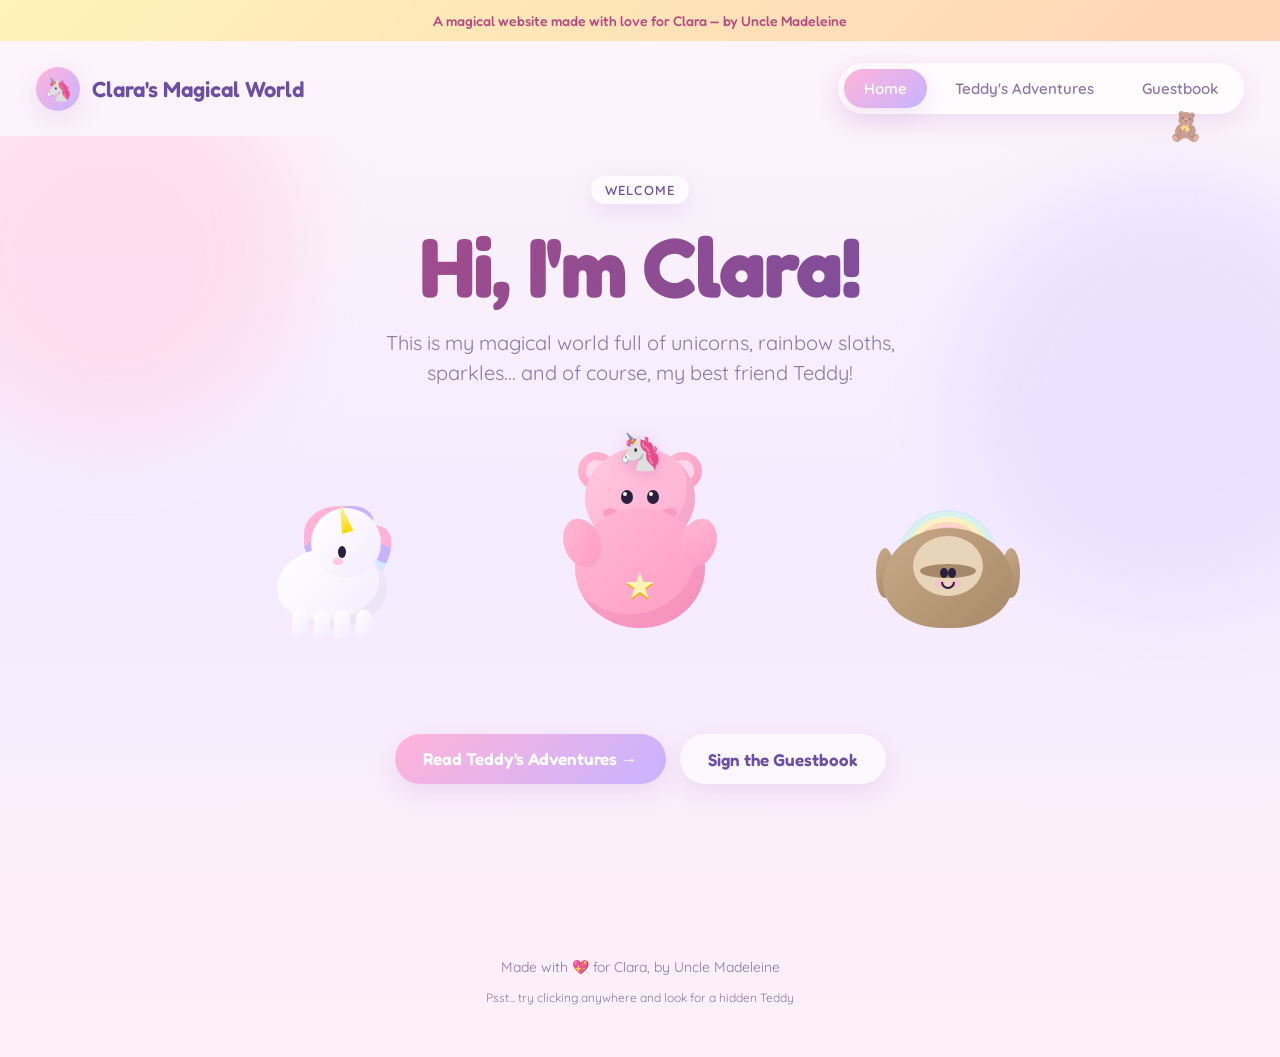
==== index.html @ f2af9443 "Add Clara's Magical World website A sparkly website for Clara with unicorns, rainbow sloths, and Ted" ====
<!DOCTYPE html>
<html lang="en">
<head>
<meta charset="UTF-8" />
<title>Clara's Magical World</title>
<meta name="viewport" content="width=device-width, initial-scale=1" />
<link rel="stylesheet" href="styles.css" />
<style>
/* ---------- Hero variation A: Floating cast ---------- */
.heroA {
  position: relative;
  padding: 40px 24px 100px;
  text-align: center;
  overflow: hidden;
}
.heroA .blob1 { width: 380px; height: 380px; background: var(--cotton); top: -80px; left: -80px; }
.heroA .blob2 { width: 420px; height: 420px; background: var(--lavender); top: 40px; right: -100px; }
.heroA .stage {
  position: relative;
  margin: 30px auto 0;
  max-width: 900px;
  height: 280px;
}
.heroA .stage > * { position: absolute; }
.heroA .stage .teddy { left: 50%; transform: translateX(-50%); top: 30px; }
.heroA .stage .unicorn { left: 8%; top: 80px; }
.heroA .stage .sloth { right: 8%; top: 100px; }
.heroA .cta-row {
  display: flex; gap: 14px; justify-content: center; margin-top: 36px;
  flex-wrap: wrap;
}

/* ---------- Hero variation B: Storybook spread ---------- */
.heroB {
  position: relative;
  display: grid;
  grid-template-columns: 1.1fr 1fr;
  gap: 30px;
  align-items: center;
  padding: 40px 36px 80px;
  max-width: 1100px;
  margin: 0 auto;
}
.heroB .blob1 { width: 380px; height: 380px; background: var(--cotton); top: -100px; right: 30%; }
.heroB .text-side { position: relative; z-index: 2; }
.heroB .visual-side {
  position: relative;
  height: 460px;
  background: linear-gradient(135deg, white, #fff5fb);
  border-radius: 50px;
  box-shadow: var(--shadow-pop);
  overflow: hidden;
}
.heroB .visual-side::before {
  content: '';
  position: absolute;
  inset: 12px;
  border: 3px dashed var(--cotton-deep);
  border-radius: 40px;
  opacity: 0.4;
}
.heroB .vs-rainbow {
  position: absolute;
  top: 30px; left: 50%; transform: translateX(-50%);
  width: 300px; height: 150px;
  border-radius: 300px 300px 0 0;
  background: conic-gradient(from 270deg at 50% 100%,
    transparent 0deg 90deg,
    var(--rainbow-1) 90deg 105deg,
    var(--rainbow-2) 105deg 120deg,
    var(--rainbow-3) 120deg 135deg,
    var(--rainbow-4) 135deg 150deg,
    var(--rainbow-5) 150deg 165deg,
    var(--rainbow-6) 165deg 180deg,
    transparent 180deg);
  opacity: 0.7;
}
.heroB .vs-teddy { position: absolute; bottom: 20px; left: 50%; transform: translateX(-50%); }
.heroB .vs-cloud {
  position: absolute;
  background: white;
  border-radius: 50%;
  box-shadow: 30px 0 0 -8px white, -30px 0 0 -8px white, 0 -16px 0 -10px white;
}
.heroB .vs-cloud.c1 { width: 70px; height: 40px; top: 40px; left: 30px; }
.heroB .vs-cloud.c2 { width: 60px; height: 35px; top: 70px; right: 40px; }
@media (max-width: 800px) {
  .heroB { grid-template-columns: 1fr; }
  .heroB .visual-side { height: 360px; }
}

/* ---------- Hero variation C: Big bold name ---------- */
.heroC {
  position: relative;
  padding: 60px 24px 100px;
  text-align: center;
  overflow: hidden;
}
.heroC .blob1 { width: 500px; height: 500px; background: var(--lavender); top: -200px; left: 50%; transform: translateX(-50%); }
.heroC .name {
  font-family: 'Fredoka', sans-serif;
  font-weight: 700;
  font-size: clamp(80px, 16vw, 200px);
  line-height: 0.95;
  letter-spacing: -0.04em;
  background: linear-gradient(135deg, #ff7eb5 0%, #c8a0ff 50%, #8ec5ff 100%);
  -webkit-background-clip: text;
  background-clip: text;
  color: transparent;
  margin-top: 20px;
}
.heroC .name-deco {
  display: inline-block;
  position: relative;
}
.heroC .name-deco::before {
  content: '\2B50';
  position: absolute;
  top: -10px; right: -40px;
  font-size: 50px;
  -webkit-text-fill-color: initial;
  background: none;
  animation: wiggle 3s ease-in-out infinite;
}
.heroC .floating-friends {
  position: relative;
  margin-top: 40px;
  height: 200px;
}
.heroC .floating-friends > * { position: absolute; bottom: 0; }
.heroC .floating-friends .unicorn { left: 18%; }
.heroC .floating-friends .sloth { right: 18%; }
.heroC .floating-friends .teddy { left: 50%; transform: translateX(-50%); }

.subhead {
  font-size: clamp(16px, 2vw, 20px);
  color: var(--ink-soft);
  margin-top: 18px;
  max-width: 520px;
  margin-left: auto; margin-right: auto;
  line-height: 1.5;
  text-wrap: pretty;
}

.note-banner {
  background: linear-gradient(135deg, var(--buttercup), var(--peach));
  color: var(--cotton-ink);
  text-align: center;
  padding: 12px 24px;
  font-family: 'Fredoka', sans-serif;
  font-weight: 500;
  font-size: 14px;
  position: relative;
  z-index: 5;
}
</style>
</head>
<body>

<div class="note-banner">
  A magical website made with love for Clara — by Uncle Madeleine
</div>

<nav class="nav">
  <a href="index.html" class="nav-brand">
    <span class="nav-brand-icon">&#x1F984;</span>
    <span>Clara's Magical World</span>
  </a>
  <div class="nav-links">
    <a href="index.html" class="nav-link active">Home</a>
    <a href="adventures.html" class="nav-link">Teddy's Adventures</a>
    <a href="guestbook.html" class="nav-link">Guestbook</a>
  </div>
</nav>

<!-- Variation A: Floating cast -->
<section class="heroA" data-variant="A" id="heroA">
  <div class="cloud-blob blob1"></div>
  <div class="cloud-blob blob2"></div>
  <div class="container">
    <span class="eyebrow">Welcome</span>
    <h1 class="h-display" style="margin-top: 18px;">Hi, I'm Clara!</h1>
    <p class="subhead">This is my magical world full of unicorns, rainbow sloths, sparkles... and of course, my best friend Teddy!</p>
    <div class="stage">
      <div class="unicorn bounce">
        <div class="unicorn-mane"></div>
        <div class="unicorn-tail"></div>
        <div class="unicorn-body"></div>
        <div class="unicorn-head">
          <div class="unicorn-horn"></div>
          <div class="unicorn-eye"></div>
          <div class="unicorn-cheek"></div>
        </div>
        <div class="unicorn-leg l1"></div>
        <div class="unicorn-leg l2"></div>
        <div class="unicorn-leg l3"></div>
        <div class="unicorn-leg l4"></div>
      </div>
      <div class="teddy bounce-slow">
        <div class="teddy-ear left"></div>
        <div class="teddy-ear right"></div>
        <div class="teddy-head">
          <div class="teddy-eye left"></div>
          <div class="teddy-eye right"></div>
          <div class="teddy-cheek left"></div>
          <div class="teddy-cheek right"></div>
          <div class="teddy-nose"></div>
          <div class="teddy-mouth"></div>
        </div>
        <div class="teddy-body"></div>
        <div class="teddy-arm left"></div>
        <div class="teddy-arm right"></div>
        <div class="teddy-star">&#x2605;</div>
      </div>
      <div class="sloth bounce">
        <div class="sloth-rainbow"></div>
        <div class="sloth-arm left"></div>
        <div class="sloth-arm right"></div>
        <div class="sloth-body"></div>
        <div class="sloth-face">
          <div class="sloth-stripe"></div>
          <div class="sloth-eye left"></div>
          <div class="sloth-eye right"></div>
          <div class="sloth-cheek left"></div>
          <div class="sloth-cheek right"></div>
          <div class="sloth-smile"></div>
        </div>
      </div>
    </div>
    <div class="cta-row">
      <a href="adventures.html" class="btn btn-primary">Read Teddy's Adventures &rarr;</a>
      <a href="guestbook.html" class="btn btn-ghost">Sign the Guestbook</a>
    </div>
  </div>
</section>

<!-- Variation B: Storybook spread with real hero image -->
<section class="heroB" data-variant="B" id="heroB" style="display:none;">
  <div class="cloud-blob blob1"></div>
  <div class="text-side">
    <span class="eyebrow">Once upon a time...</span>
    <h1 class="h-display" style="margin-top: 16px;">A world<br>made just for<br>Clara.</h1>
    <p class="subhead" style="margin-left: 0; max-width: 100%;">Grab Teddy, hop on a unicorn, and follow the rainbow to where the sloths live. Adventures await!</p>
    <div class="cta-row" style="display: flex; gap: 14px; margin-top: 32px; flex-wrap: wrap;">
      <a href="adventures.html" class="btn btn-primary">Open the storybook &rarr;</a>
      <a href="guestbook.html" class="btn btn-ghost">Sign the guestbook</a>
    </div>
  </div>
  <div class="visual-side" style="padding: 0; overflow: hidden;">
    <img src="images/clara-giraffe.png" alt="Giraffe holding a sign that says For you, Clara!" style="width: 100%; height: 100%; object-fit: cover; display: block; border-radius: 50px;" />
  </div>
</section>

<!-- Variation C: Big name -->
<section class="heroC" data-variant="C" id="heroC" style="display:none;">
  <div class="cloud-blob blob1"></div>
  <div class="container">
    <span class="eyebrow">Welcome to my world</span>
    <h1 class="name"><span class="name-deco">CLARA</span></h1>
    <p class="subhead" style="margin-top: 24px;">Age 4 &middot; Chief Sparkle Officer &middot; Best friend of Teddy</p>
    <div class="floating-friends">
      <div class="unicorn bounce">
        <div class="unicorn-mane"></div>
        <div class="unicorn-tail"></div>
        <div class="unicorn-body"></div>
        <div class="unicorn-head">
          <div class="unicorn-horn"></div>
          <div class="unicorn-eye"></div>
          <div class="unicorn-cheek"></div>
        </div>
        <div class="unicorn-leg l1"></div>
        <div class="unicorn-leg l2"></div>
        <div class="unicorn-leg l3"></div>
        <div class="unicorn-leg l4"></div>
      </div>
      <div class="teddy bounce-slow">
        <div class="teddy-ear left"></div>
        <div class="teddy-ear right"></div>
        <div class="teddy-head">
          <div class="teddy-eye left"></div>
          <div class="teddy-eye right"></div>
          <div class="teddy-cheek left"></div>
          <div class="teddy-cheek right"></div>
          <div class="teddy-nose"></div>
          <div class="teddy-mouth"></div>
        </div>
        <div class="teddy-body"></div>
        <div class="teddy-arm left"></div>
        <div class="teddy-arm right"></div>
        <div class="teddy-star">&#x2605;</div>
      </div>
      <div class="sloth bounce">
        <div class="sloth-rainbow"></div>
        <div class="sloth-arm left"></div>
        <div class="sloth-arm right"></div>
        <div class="sloth-body"></div>
        <div class="sloth-face">
          <div class="sloth-stripe"></div>
          <div class="sloth-eye left"></div>
          <div class="sloth-eye right"></div>
          <div class="sloth-cheek left"></div>
          <div class="sloth-cheek right"></div>
          <div class="sloth-smile"></div>
        </div>
      </div>
    </div>
    <div style="display:flex; gap: 14px; justify-content: center; margin-top: 36px; flex-wrap: wrap;">
      <a href="adventures.html" class="btn btn-primary">Adventures &rarr;</a>
      <a href="guestbook.html" class="btn btn-ghost">Guestbook</a>
    </div>
  </div>
</section>

<footer class="footer">
  <p>Made with <span class="footer-heart">&#x1F496;</span> for Clara, by Uncle Madeleine</p>
  <p style="margin-top: 6px; font-size: 12px;">Psst... try clicking anywhere and look for a hidden Teddy</p>
</footer>

<script src="magic.js"></script>
<script>
// Hero variant switching via URL hash
(function() {
  var variants = ['A', 'B', 'C'];
  function show(v) {
    variants.forEach(function(x) {
      var el = document.getElementById('hero' + x);
      if (el) el.style.display = (x === v) ? '' : 'none';
    });
  }
  var hash = (location.hash || '').replace('#', '');
  if (variants.indexOf(hash) !== -1) {
    show(hash);
  }
  window.addEventListener('hashchange', function() {
    var h = (location.hash || '').replace('#', '');
    if (variants.indexOf(h) !== -1) show(h);
  });
})();
</script>
</body>
</html>
---- styles.css ----
/* Clara's Magical World — shared styles */

@import url('https://fonts.googleapis.com/css2?family=Fredoka:wght@400;500;600;700&family=Quicksand:wght@400;500;600;700&display=swap');

:root {
  /* Pastel dreamy palette */
  --lavender: #e8dcff;
  --lavender-deep: #c8b3ff;
  --lavender-ink: #6b4fa3;
  --cotton: #ffd6ec;
  --cotton-deep: #ffb3d9;
  --cotton-ink: #b54a82;
  --cream: #fff8fb;
  --mint: #d4f5e8;
  --buttercup: #fff3b8;
  --peach: #ffd4b8;
  --skyblue: #cfe9ff;
  --ink: #4a3868;
  --ink-soft: #8a78a8;

  --rainbow-1: #ffb3d9;
  --rainbow-2: #ffd4b8;
  --rainbow-3: #fff3b8;
  --rainbow-4: #d4f5e8;
  --rainbow-5: #cfe9ff;
  --rainbow-6: #e8dcff;

  --shadow-soft: 0 8px 24px rgba(180, 120, 200, 0.18);
  --shadow-pop: 0 12px 32px rgba(180, 120, 200, 0.28);

  --r-sm: 14px;
  --r-md: 22px;
  --r-lg: 36px;
  --r-pill: 999px;
}

* { box-sizing: border-box; }

html, body {
  margin: 0;
  padding: 0;
  font-family: 'Quicksand', system-ui, sans-serif;
  color: var(--ink);
  background: linear-gradient(180deg, #fff5fb 0%, #f4ebff 50%, #fff0f8 100%);
  min-height: 100vh;
  overflow-x: hidden;
}

h1, h2, h3, h4 {
  font-family: 'Fredoka', system-ui, sans-serif;
  font-weight: 600;
  letter-spacing: -0.01em;
  margin: 0;
}

button {
  font-family: inherit;
  cursor: pointer;
  border: none;
}

a { color: var(--cotton-ink); text-decoration: none; }

/* ---------- Sparkles (click confetti) ---------- */
.sparkle {
  position: fixed;
  pointer-events: none;
  z-index: 9999;
  font-size: 22px;
  animation: sparkle-fly 900ms ease-out forwards;
  user-select: none;
}
@keyframes sparkle-fly {
  0%   { transform: translate(-50%, -50%) scale(0.4) rotate(0deg); opacity: 1; }
  60%  { opacity: 1; }
  100% { transform: translate(calc(-50% + var(--dx, 0px)), calc(-50% + var(--dy, 0px))) scale(1.2) rotate(var(--rot, 360deg)); opacity: 0; }
}

/* ---------- Cursor unicorn ---------- */
.cursor-unicorn {
  position: fixed;
  pointer-events: none;
  z-index: 9998;
  font-size: 36px;
  transform: translate(-50%, -50%);
  transition: transform 80ms ease-out;
  filter: drop-shadow(0 4px 8px rgba(200, 100, 180, 0.35));
  display: none;
}
@media (hover: hover) and (pointer: fine) {
  .cursor-unicorn { display: block; }
  body { cursor: none; }
  a, button, input, textarea { cursor: none; }
}
.cursor-trail {
  position: fixed;
  pointer-events: none;
  z-index: 9997;
  width: 10px;
  height: 10px;
  border-radius: 50%;
  transform: translate(-50%, -50%);
  animation: trail-fade 700ms ease-out forwards;
}
@keyframes trail-fade {
  from { opacity: 0.8; transform: translate(-50%, -50%) scale(1); }
  to   { opacity: 0; transform: translate(-50%, -50%) scale(0.2); }
}

/* ---------- Floating background sparkles ---------- */
.bg-sparkles {
  position: fixed;
  inset: 0;
  pointer-events: none;
  z-index: 0;
  overflow: hidden;
}
.bg-sparkle {
  position: absolute;
  font-size: 18px;
  opacity: 0.6;
  animation: float-up linear infinite;
}
@keyframes float-up {
  0%   { transform: translateY(0) rotate(0deg); opacity: 0; }
  10%  { opacity: 0.7; }
  90%  { opacity: 0.7; }
  100% { transform: translateY(-110vh) rotate(360deg); opacity: 0; }
}

/* ---------- Nav ---------- */
.nav {
  position: relative;
  z-index: 10;
  display: flex;
  align-items: center;
  justify-content: space-between;
  padding: 22px 36px;
  gap: 16px;
  flex-wrap: wrap;
}
.nav-brand {
  display: flex;
  align-items: center;
  gap: 12px;
  font-family: 'Fredoka', sans-serif;
  font-weight: 600;
  font-size: 22px;
  color: var(--lavender-ink);
}
.nav-brand-icon {
  width: 44px; height: 44px;
  border-radius: 50%;
  background: linear-gradient(135deg, var(--cotton-deep), var(--lavender-deep));
  display: grid; place-items: center;
  font-size: 22px;
  box-shadow: var(--shadow-soft);
}
.nav-links {
  display: flex; gap: 8px;
  background: rgba(255, 255, 255, 0.7);
  padding: 6px;
  border-radius: var(--r-pill);
  backdrop-filter: blur(8px);
  box-shadow: var(--shadow-soft);
}
.nav-link {
  padding: 10px 20px;
  border-radius: var(--r-pill);
  font-weight: 600;
  font-size: 15px;
  color: var(--ink-soft);
  transition: all 200ms;
}
.nav-link:hover { color: var(--cotton-ink); background: rgba(255, 214, 236, 0.5); }
.nav-link.active {
  background: linear-gradient(135deg, var(--cotton-deep), var(--lavender-deep));
  color: white;
  box-shadow: var(--shadow-soft);
}

/* ---------- Buttons ---------- */
.btn {
  display: inline-flex;
  align-items: center;
  gap: 10px;
  padding: 14px 28px;
  border-radius: var(--r-pill);
  font-family: 'Fredoka', sans-serif;
  font-weight: 600;
  font-size: 17px;
  transition: transform 200ms, box-shadow 200ms;
  background: white;
  color: var(--cotton-ink);
  box-shadow: var(--shadow-soft);
}
.btn:hover { transform: translateY(-2px) scale(1.03); box-shadow: var(--shadow-pop); }
.btn:active { transform: translateY(0) scale(0.98); }
.btn-primary {
  background: linear-gradient(135deg, var(--cotton-deep), var(--lavender-deep));
  color: white;
}
.btn-ghost {
  background: rgba(255, 255, 255, 0.6);
  color: var(--lavender-ink);
}

/* ---------- Cards ---------- */
.card {
  background: white;
  border-radius: var(--r-lg);
  padding: 28px;
  box-shadow: var(--shadow-soft);
  position: relative;
  overflow: hidden;
}

/* ---------- Rainbow sloth (CSS) ---------- */
.sloth {
  position: relative;
  width: 140px;
  height: 110px;
  display: inline-block;
}
.sloth-body {
  position: absolute;
  inset: 10px 5px 0 5px;
  background: linear-gradient(135deg, #c8a987, #a88a6a);
  border-radius: 50% 50% 45% 45% / 55% 55% 45% 45%;
}
.sloth-face {
  position: absolute;
  top: 18px; left: 50%;
  transform: translateX(-50%);
  width: 70px; height: 60px;
  background: #e8d4b8;
  border-radius: 50%;
}
.sloth-stripe {
  position: absolute;
  top: 28px; left: 50%;
  transform: translateX(-50%);
  width: 56px; height: 14px;
  background: #8a6a4a;
  border-radius: 50%;
  opacity: 0.7;
}
.sloth-eye {
  position: absolute;
  top: 32px;
  width: 8px; height: 10px;
  background: #2a1f3d;
  border-radius: 50%;
}
.sloth-eye.left { left: 38%; }
.sloth-eye.right { right: 38%; }
.sloth-cheek {
  position: absolute;
  top: 44px;
  width: 10px; height: 7px;
  background: var(--cotton-deep);
  border-radius: 50%;
  opacity: 0.7;
}
.sloth-cheek.left { left: 32%; }
.sloth-cheek.right { right: 32%; }
.sloth-smile {
  position: absolute;
  top: 46px; left: 50%;
  transform: translateX(-50%);
  width: 14px; height: 7px;
  border: 2px solid #2a1f3d;
  border-top: none;
  border-radius: 0 0 14px 14px;
}
.sloth-rainbow {
  position: absolute;
  top: -8px; left: 50%;
  transform: translateX(-50%);
  width: 100px;
  height: 50px;
  border-radius: 100px 100px 0 0;
  background:
    radial-gradient(circle at 50% 100%, transparent 28px, var(--rainbow-1) 28px 33px,
      var(--rainbow-2) 33px 38px, var(--rainbow-3) 38px 43px,
      var(--rainbow-4) 43px 48px, var(--rainbow-5) 48px 53px,
      var(--rainbow-6) 53px 58px, transparent 58px);
  opacity: 0.85;
}
.sloth-arm {
  position: absolute;
  top: 30px;
  width: 18px; height: 50px;
  background: linear-gradient(135deg, #c8a987, #a88a6a);
  border-radius: 50%;
  animation: sloth-sway 4s ease-in-out infinite;
}
.sloth-arm.left { left: -2px; transform-origin: top center; }
.sloth-arm.right { right: -2px; transform-origin: top center; animation-delay: -2s; }
@keyframes sloth-sway {
  0%, 100% { transform: rotate(-8deg); }
  50%      { transform: rotate(8deg); }
}

/* ---------- Teddy (CSS) ---------- */
.teddy {
  position: relative;
  width: 160px;
  height: 180px;
  display: inline-block;
}
.teddy-body {
  position: absolute;
  bottom: 0; left: 50%;
  transform: translateX(-50%);
  width: 130px; height: 120px;
  background: linear-gradient(135deg, #ffb8d4, #ff9bc4);
  border-radius: 50%;
  box-shadow: inset -10px -14px 0 rgba(180, 60, 120, 0.12);
}
.teddy-head {
  position: absolute;
  top: 0; left: 50%;
  transform: translateX(-50%);
  width: 110px; height: 100px;
  background: linear-gradient(135deg, #ffc8de, #ffaecf);
  border-radius: 50%;
  box-shadow: inset -8px -10px 0 rgba(180, 60, 120, 0.1);
}
.teddy-ear {
  position: absolute;
  top: 4px;
  width: 38px; height: 38px;
  background: linear-gradient(135deg, #ffb8d4, #ff9bc4);
  border-radius: 50%;
}
.teddy-ear::after {
  content: '';
  position: absolute;
  inset: 8px;
  background: var(--cotton);
  border-radius: 50%;
}
.teddy-ear.left { left: 18px; }
.teddy-ear.right { right: 18px; }
.teddy-eye {
  position: absolute;
  top: 42px;
  width: 12px; height: 14px;
  background: #2a1f3d;
  border-radius: 50%;
}
.teddy-eye::after {
  content: '';
  position: absolute;
  top: 2px; left: 2px;
  width: 4px; height: 4px;
  background: white;
  border-radius: 50%;
}
.teddy-eye.left { left: 36px; }
.teddy-eye.right { right: 36px; }
.teddy-nose {
  position: absolute;
  top: 60px; left: 50%;
  transform: translateX(-50%);
  width: 14px; height: 10px;
  background: var(--cotton-ink);
  border-radius: 50%;
}
.teddy-mouth {
  position: absolute;
  top: 72px; left: 50%;
  transform: translateX(-50%);
  width: 18px; height: 9px;
  border: 2px solid var(--cotton-ink);
  border-top: none;
  border-radius: 0 0 18px 18px;
}
.teddy-cheek {
  position: absolute;
  top: 60px;
  width: 14px; height: 10px;
  background: #ff7eb5;
  border-radius: 50%;
  opacity: 0.55;
}
.teddy-cheek.left { left: 18px; }
.teddy-cheek.right { right: 18px; }
.teddy-star {
  position: absolute;
  bottom: 30px; left: 50%;
  transform: translateX(-50%);
  width: 36px; height: 36px;
  display: grid; place-items: center;
  color: #fff3b8;
  font-size: 36px;
  filter: drop-shadow(0 2px 0 #e8b800);
  animation: star-twinkle 2.4s ease-in-out infinite;
}
@keyframes star-twinkle {
  0%, 100% { transform: translateX(-50%) scale(1) rotate(0deg); }
  50%      { transform: translateX(-50%) scale(1.15) rotate(15deg); }
}
.teddy-arm {
  position: absolute;
  bottom: 60px;
  width: 36px; height: 50px;
  background: linear-gradient(135deg, #ffb8d4, #ff9bc4);
  border-radius: 50%;
}
.teddy-arm.left { left: 4px; transform: rotate(-20deg); }
.teddy-arm.right { right: 4px; transform: rotate(20deg); }

/* ---------- Unicorn (CSS) ---------- */
.unicorn {
  position: relative;
  width: 140px;
  height: 140px;
  display: inline-block;
}
.unicorn-body {
  position: absolute;
  bottom: 10px; left: 50%;
  transform: translateX(-50%);
  width: 110px; height: 80px;
  background: linear-gradient(135deg, #ffffff, #f4ebff);
  border-radius: 50%;
  box-shadow: inset -8px -8px 0 rgba(140, 100, 180, 0.08);
}
.unicorn-head {
  position: absolute;
  top: 10px; left: 50%;
  transform: translateX(-30%);
  width: 70px; height: 70px;
  background: linear-gradient(135deg, #ffffff, #f4ebff);
  border-radius: 50%;
}
.unicorn-mane {
  position: absolute;
  top: 8px; left: 30%;
  width: 70px; height: 55px;
  background: linear-gradient(135deg, var(--cotton-deep) 0%, var(--cotton-deep) 33%, var(--lavender-deep) 33%, var(--lavender-deep) 66%, var(--rainbow-5) 66%);
  border-radius: 50% 30% 50% 30%;
  z-index: -1;
}
.unicorn-horn {
  position: absolute;
  top: -5px; left: 38%;
  width: 12px; height: 30px;
  background: linear-gradient(180deg, #fff3b8, #ffd700);
  clip-path: polygon(50% 0, 100% 100%, 0 100%);
  transform: rotate(-15deg);
}
.unicorn-eye {
  position: absolute;
  top: 38px; left: 38%;
  width: 8px; height: 12px;
  background: #2a1f3d;
  border-radius: 50%;
}
.unicorn-cheek {
  position: absolute;
  top: 50px; left: 32%;
  width: 10px; height: 7px;
  background: var(--cotton-deep);
  border-radius: 50%;
  opacity: 0.7;
}
.unicorn-tail {
  position: absolute;
  top: 28px; right: 12px;
  width: 30px; height: 50px;
  background: linear-gradient(180deg, var(--cotton-deep) 0%, var(--cotton-deep) 33%, var(--lavender-deep) 33%, var(--lavender-deep) 66%, var(--rainbow-5) 66%);
  border-radius: 30% 50% 30% 50%;
  transform: rotate(20deg);
}
.unicorn-leg {
  position: absolute;
  bottom: 0;
  width: 16px; height: 28px;
  background: linear-gradient(135deg, #ffffff, #f4ebff);
  border-radius: 8px 8px 4px 4px;
}
.unicorn-leg.l1 { left: 30px; }
.unicorn-leg.l2 { left: 52px; }
.unicorn-leg.l3 { right: 30px; }
.unicorn-leg.l4 { right: 52px; }

/* gentle bounce */
.bounce { animation: bounce 3s ease-in-out infinite; }
@keyframes bounce {
  0%, 100% { transform: translateY(0); }
  50%      { transform: translateY(-12px); }
}
.bounce-slow { animation: bounce 4.5s ease-in-out infinite; }
.wiggle { animation: wiggle 3s ease-in-out infinite; }
@keyframes wiggle {
  0%, 100% { transform: rotate(-3deg); }
  50%      { transform: rotate(3deg); }
}

/* ---------- Section helpers ---------- */
.container {
  max-width: 1100px;
  margin: 0 auto;
  padding: 0 24px;
  position: relative;
  z-index: 1;
}

.h-display {
  font-family: 'Fredoka', sans-serif;
  font-weight: 700;
  font-size: clamp(40px, 7vw, 84px);
  line-height: 1.05;
  letter-spacing: -0.02em;
  background: linear-gradient(135deg, var(--cotton-ink), var(--lavender-ink));
  -webkit-background-clip: text;
  background-clip: text;
  color: transparent;
}

.eyebrow {
  display: inline-block;
  padding: 6px 14px;
  border-radius: var(--r-pill);
  background: rgba(255, 255, 255, 0.7);
  color: var(--lavender-ink);
  font-weight: 600;
  font-size: 13px;
  letter-spacing: 0.08em;
  text-transform: uppercase;
  box-shadow: var(--shadow-soft);
}

.cloud-blob {
  position: absolute;
  border-radius: 50%;
  filter: blur(40px);
  opacity: 0.7;
  pointer-events: none;
}

/* find-teddy easter egg */
.find-teddy {
  position: fixed;
  font-size: 28px;
  opacity: 0.55;
  cursor: pointer;
  transition: transform 200ms, opacity 200ms;
  z-index: 50;
  user-select: none;
}
.find-teddy:hover { opacity: 1; transform: scale(1.4) rotate(15deg); }
.find-teddy.found { animation: found-pop 600ms ease-out forwards; }
@keyframes found-pop {
  0%   { transform: scale(1.4) rotate(15deg); }
  50%  { transform: scale(2.5) rotate(360deg); opacity: 1; }
  100% { transform: scale(0); opacity: 0; }
}

/* footer */
.footer {
  text-align: center;
  padding: 60px 24px 40px;
  color: var(--ink-soft);
  font-size: 14px;
  position: relative;
  z-index: 1;
}
.footer-heart { color: var(--cotton-deep); }
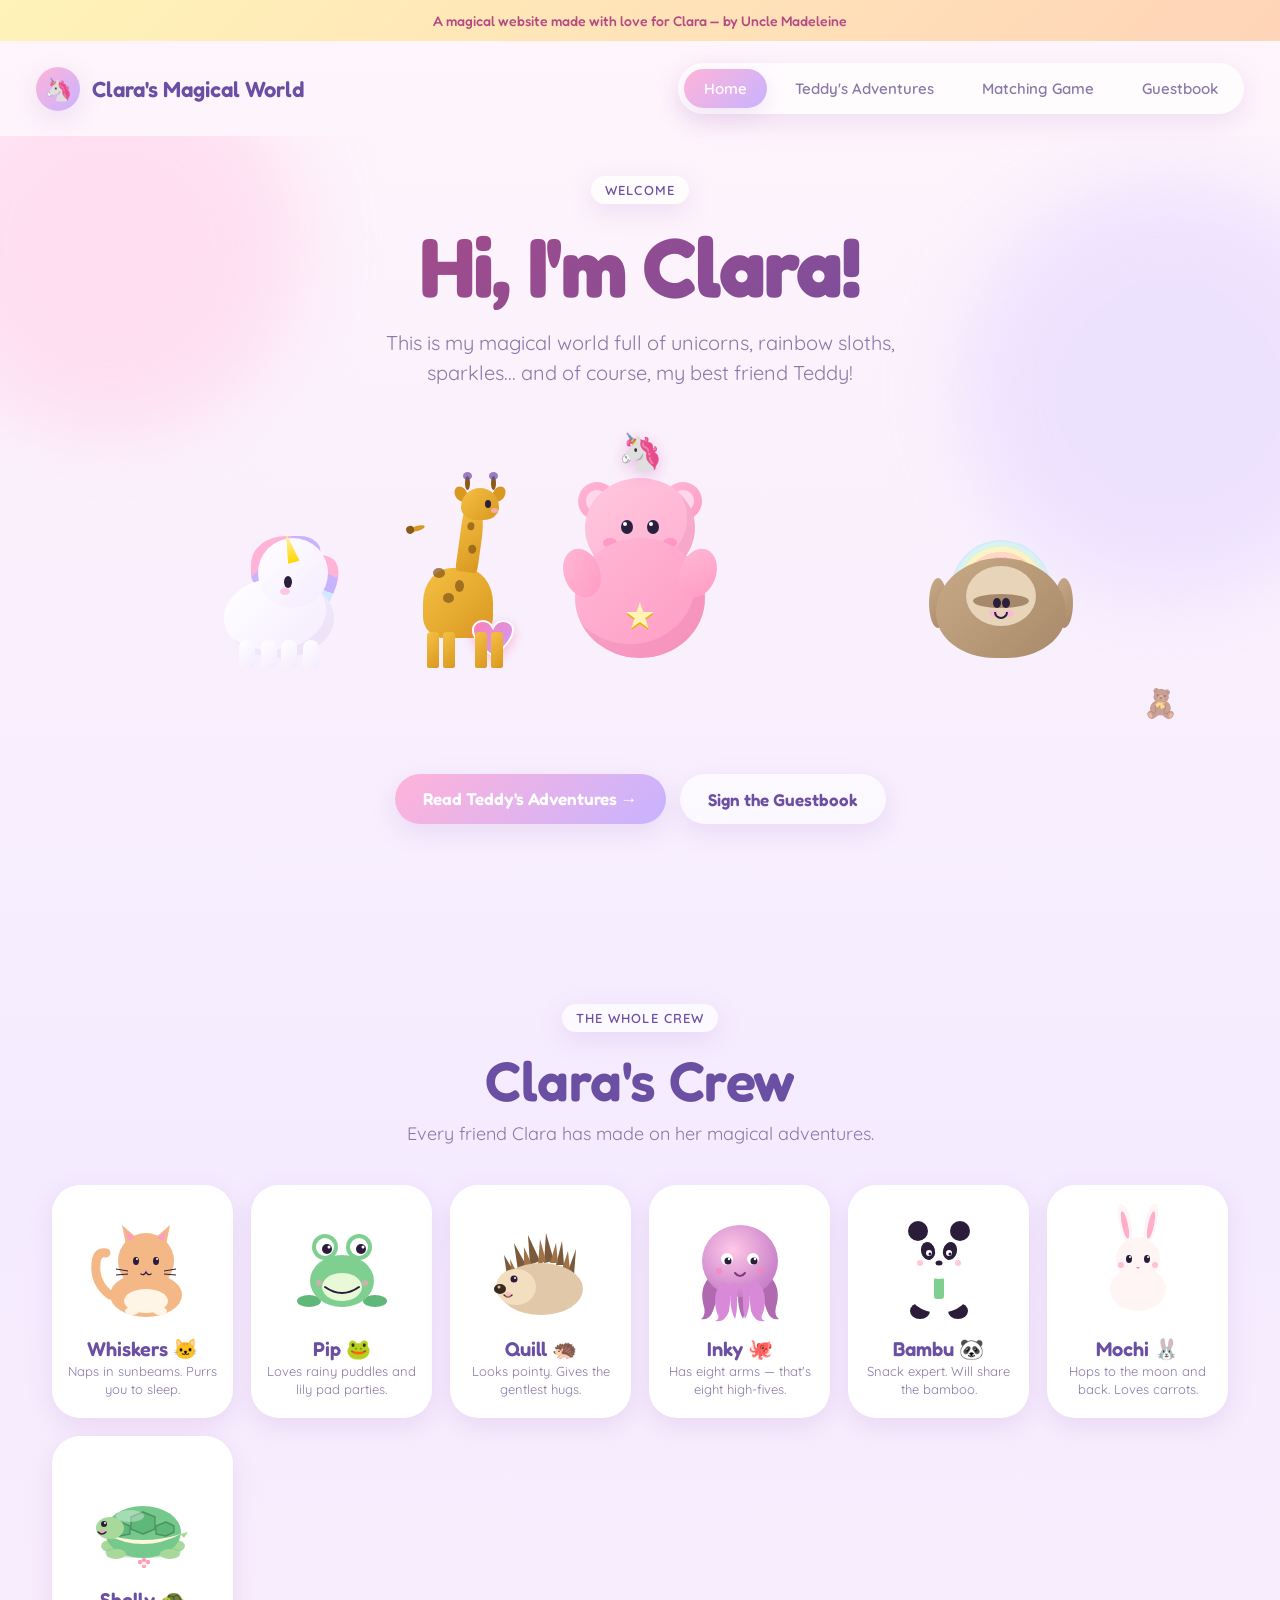
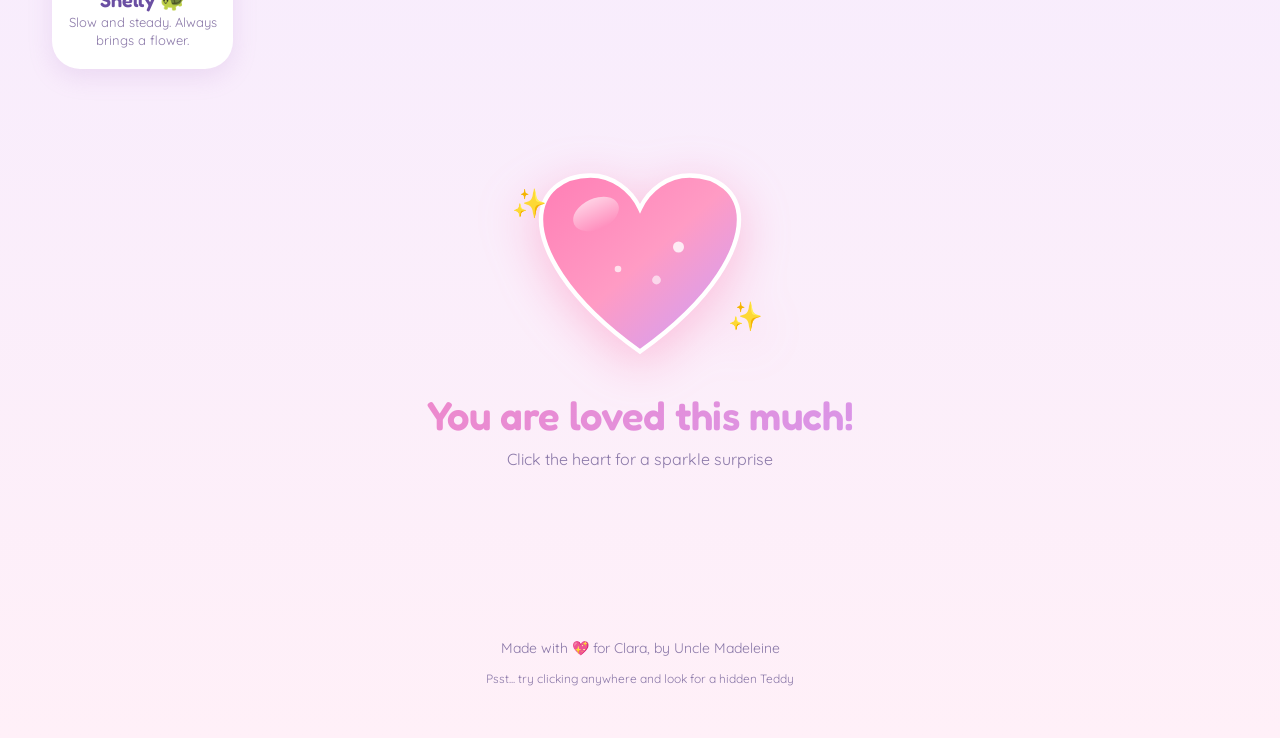
==== commit bd9e5686: "Add matching game, Google Sheets guestbook, crew cards, and 14 stories - New matching game page (mem" ====
--- a/index.html
+++ b/index.html
@@ -18,13 +18,14 @@
 .heroA .stage {
   position: relative;
   margin: 30px auto 0;
-  max-width: 900px;
-  height: 280px;
+  max-width: 980px;
+  height: 320px;
 }
 .heroA .stage > * { position: absolute; }
-.heroA .stage .teddy { left: 50%; transform: translateX(-50%); top: 30px; }
-.heroA .stage .unicorn { left: 8%; top: 80px; }
-.heroA .stage .sloth { right: 8%; top: 100px; }
+.heroA .stage .teddy { left: 50%; transform: translateX(-50%); top: 60px; }
+.heroA .stage .unicorn { left: 6%; top: 110px; }
+.heroA .stage .sloth { right: 6%; top: 130px; }
+.heroA .stage .giraffe { left: 26%; top: 70px; }
 .heroA .cta-row {
   display: flex; gap: 14px; justify-content: center; margin-top: 36px;
   flex-wrap: wrap;
@@ -59,31 +60,6 @@
   border-radius: 40px;
   opacity: 0.4;
 }
-.heroB .vs-rainbow {
-  position: absolute;
-  top: 30px; left: 50%; transform: translateX(-50%);
-  width: 300px; height: 150px;
-  border-radius: 300px 300px 0 0;
-  background: conic-gradient(from 270deg at 50% 100%,
-    transparent 0deg 90deg,
-    var(--rainbow-1) 90deg 105deg,
-    var(--rainbow-2) 105deg 120deg,
-    var(--rainbow-3) 120deg 135deg,
-    var(--rainbow-4) 135deg 150deg,
-    var(--rainbow-5) 150deg 165deg,
-    var(--rainbow-6) 165deg 180deg,
-    transparent 180deg);
-  opacity: 0.7;
-}
-.heroB .vs-teddy { position: absolute; bottom: 20px; left: 50%; transform: translateX(-50%); }
-.heroB .vs-cloud {
-  position: absolute;
-  background: white;
-  border-radius: 50%;
-  box-shadow: 30px 0 0 -8px white, -30px 0 0 -8px white, 0 -16px 0 -10px white;
-}
-.heroB .vs-cloud.c1 { width: 70px; height: 40px; top: 40px; left: 30px; }
-.heroB .vs-cloud.c2 { width: 60px; height: 35px; top: 70px; right: 40px; }
 @media (max-width: 800px) {
   .heroB { grid-template-columns: 1fr; }
   .heroB .visual-side { height: 360px; }
@@ -128,9 +104,10 @@
   height: 200px;
 }
 .heroC .floating-friends > * { position: absolute; bottom: 0; }
-.heroC .floating-friends .unicorn { left: 18%; }
-.heroC .floating-friends .sloth { right: 18%; }
+.heroC .floating-friends .unicorn { left: 14%; }
+.heroC .floating-friends .sloth { right: 14%; }
 .heroC .floating-friends .teddy { left: 50%; transform: translateX(-50%); }
+.heroC .floating-friends .giraffe { right: 32%; bottom: 0; }
 
 .subhead {
   font-size: clamp(16px, 2vw, 20px);
@@ -158,7 +135,7 @@
 <body>
 
 <div class="note-banner">
-  A magical website made with love for Clara — by Uncle Madeleine
+  A magical website made with love for Clara &mdash; by Uncle Madeleine
 </div>
 
 <nav class="nav">
@@ -169,6 +146,7 @@
   <div class="nav-links">
     <a href="index.html" class="nav-link active">Home</a>
     <a href="adventures.html" class="nav-link">Teddy's Adventures</a>
+    <a href="memory.html" class="nav-link">Matching Game</a>
     <a href="guestbook.html" class="nav-link">Guestbook</a>
   </div>
 </nav>
@@ -226,6 +204,41 @@
           <div class="sloth-smile"></div>
         </div>
       </div>
+      <div class="giraffe bounce-slow">
+        <div class="giraffe-tail"></div>
+        <div class="giraffe-body"></div>
+        <div class="giraffe-spot s1"></div>
+        <div class="giraffe-spot s2"></div>
+        <div class="giraffe-spot s3"></div>
+        <div class="giraffe-spot s4"></div>
+        <div class="giraffe-heart">
+          <svg viewBox="0 0 44 40" xmlns="http://www.w3.org/2000/svg">
+            <defs>
+              <linearGradient id="gh-grad-A" x1="0%" y1="0%" x2="100%" y2="100%">
+                <stop offset="0%" stop-color="#ff7eb5" />
+                <stop offset="100%" stop-color="#c8a0ff" />
+              </linearGradient>
+            </defs>
+            <path d="M22 36 C 6 25, 2 15, 2 10 C 2 4, 7 1, 12 1 C 16 1, 20 4, 22 8 C 24 4, 28 1, 32 1 C 37 1, 42 4, 42 10 C 42 15, 38 25, 22 36 Z" fill="url(#gh-grad-A)" stroke="white" stroke-width="2"/>
+          </svg>
+        </div>
+        <div class="giraffe-leg l1"></div>
+        <div class="giraffe-leg l2"></div>
+        <div class="giraffe-leg l3"></div>
+        <div class="giraffe-leg l4"></div>
+        <div class="giraffe-neck">
+          <div class="giraffe-spot s5" style="top:20px;left:6px;"></div>
+          <div class="giraffe-spot s6" style="top:42px;left:10px;"></div>
+        </div>
+        <div class="giraffe-ear left"></div>
+        <div class="giraffe-ear right"></div>
+        <div class="giraffe-horn left"></div>
+        <div class="giraffe-horn right"></div>
+        <div class="giraffe-head">
+          <div class="giraffe-eye" style="top:12px;left:24px;"></div>
+          <div class="giraffe-cheek" style="top:20px;left:30px;"></div>
+        </div>
+      </div>
     </div>
     <div class="cta-row">
       <a href="adventures.html" class="btn btn-primary">Read Teddy's Adventures &rarr;</a>
@@ -234,7 +247,7 @@
   </div>
 </section>
 
-<!-- Variation B: Storybook spread with real hero image -->
+<!-- Variation B: Storybook spread with hero image -->
 <section class="heroB" data-variant="B" id="heroB" style="display:none;">
   <div class="cloud-blob blob1"></div>
   <div class="text-side">
@@ -247,7 +260,7 @@
     </div>
   </div>
   <div class="visual-side" style="padding: 0; overflow: hidden;">
-    <img src="images/clara-giraffe.png" alt="Giraffe holding a sign that says For you, Clara!" style="width: 100%; height: 100%; object-fit: cover; display: block; border-radius: 50px;" />
+    <img src="images/gigi-giraffe.png" alt="A golden giraffe at sunset holding a heart" style="width: 100%; height: 100%; object-fit: cover; display: block; border-radius: 50px;" />
   </div>
 </section>
 
@@ -303,12 +316,90 @@
           <div class="sloth-smile"></div>
         </div>
       </div>
+      <div class="giraffe bounce-slow">
+        <div class="giraffe-tail"></div>
+        <div class="giraffe-body"></div>
+        <div class="giraffe-spot s1"></div>
+        <div class="giraffe-spot s2"></div>
+        <div class="giraffe-spot s3"></div>
+        <div class="giraffe-spot s4"></div>
+        <div class="giraffe-heart">
+          <svg viewBox="0 0 44 40" xmlns="http://www.w3.org/2000/svg">
+            <defs>
+              <linearGradient id="gh-grad-C" x1="0%" y1="0%" x2="100%" y2="100%">
+                <stop offset="0%" stop-color="#ff7eb5" />
+                <stop offset="100%" stop-color="#c8a0ff" />
+              </linearGradient>
+            </defs>
+            <path d="M22 36 C 6 25, 2 15, 2 10 C 2 4, 7 1, 12 1 C 16 1, 20 4, 22 8 C 24 4, 28 1, 32 1 C 37 1, 42 4, 42 10 C 42 15, 38 25, 22 36 Z" fill="url(#gh-grad-C)" stroke="white" stroke-width="2"/>
+          </svg>
+        </div>
+        <div class="giraffe-leg l1"></div>
+        <div class="giraffe-leg l2"></div>
+        <div class="giraffe-leg l3"></div>
+        <div class="giraffe-leg l4"></div>
+        <div class="giraffe-neck">
+          <div class="giraffe-spot s5" style="top:20px;left:6px;"></div>
+          <div class="giraffe-spot s6" style="top:42px;left:10px;"></div>
+        </div>
+        <div class="giraffe-ear left"></div>
+        <div class="giraffe-ear right"></div>
+        <div class="giraffe-horn left"></div>
+        <div class="giraffe-horn right"></div>
+        <div class="giraffe-head">
+          <div class="giraffe-eye" style="top:12px;left:24px;"></div>
+          <div class="giraffe-cheek" style="top:20px;left:30px;"></div>
+        </div>
+      </div>
     </div>
     <div style="display:flex; gap: 14px; justify-content: center; margin-top: 36px; flex-wrap: wrap;">
       <a href="adventures.html" class="btn btn-primary">Adventures &rarr;</a>
       <a href="guestbook.html" class="btn btn-ghost">Guestbook</a>
     </div>
   </div>
+</section>
+
+<!-- Clara's Crew — character cards -->
+<section class="crew-section" id="crewSection">
+  <span class="eyebrow">The whole crew</span>
+  <h2 style="margin-top: 14px;">Clara's Crew</h2>
+  <p class="crew-sub">Every friend Clara has made on her magical adventures.</p>
+  <div class="crew-grid">
+    <div class="crew-card"><div class="stage"><div class="critter cat"><svg viewBox="0 0 110 120"><g class="wig-slow" style="transform-origin: 22px 90px;"><path d="M 22 92 Q 6 80 8 60 Q 9 48 18 50" fill="none" stroke="#f4b886" stroke-width="9" stroke-linecap="round"/></g><ellipse cx="58" cy="92" rx="36" ry="22" fill="#f4b886"/><ellipse cx="58" cy="98" rx="22" ry="12" fill="#fff5e6"/><circle cx="58" cy="58" r="28" fill="#f4b886"/><path d="M 38 42 L 34 22 L 50 36 Z" fill="#f4b886"/><path d="M 78 42 L 82 22 L 66 36 Z" fill="#f4b886"/><path d="M 40 38 L 38 28 L 47 35 Z" fill="#ff9bbe"/><path d="M 76 38 L 78 28 L 69 35 Z" fill="#ff9bbe"/><ellipse cx="48" cy="58" rx="3" ry="4" fill="#2b1d3a"/><ellipse cx="68" cy="58" rx="3" ry="4" fill="#2b1d3a"/><circle cx="49" cy="56" r="1" fill="white"/><circle cx="69" cy="56" r="1" fill="white"/><path d="M 56 66 L 60 66 L 58 69 Z" fill="#ff9bbe"/><path d="M 58 69 Q 56 73 53 71 M 58 69 Q 60 73 63 71" stroke="#2b1d3a" stroke-width="1.4" fill="none" stroke-linecap="round"/><line x1="40" y1="68" x2="28" y2="66" stroke="#2b1d3a" stroke-width="1"/><line x1="40" y1="71" x2="28" y2="72" stroke="#2b1d3a" stroke-width="1"/><line x1="76" y1="68" x2="88" y2="66" stroke="#2b1d3a" stroke-width="1"/><line x1="76" y1="71" x2="88" y2="72" stroke="#2b1d3a" stroke-width="1"/><ellipse cx="44" cy="108" rx="7" ry="4" fill="#fff5e6"/><ellipse cx="72" cy="108" rx="7" ry="4" fill="#fff5e6"/></svg></div></div><p class="name">Whiskers &#x1F431;</p><p class="blurb">Naps in sunbeams. Purrs you to sleep.</p></div>
+    <div class="crew-card"><div class="stage"><div class="critter frog"><svg viewBox="0 0 110 120"><ellipse cx="22" cy="98" rx="12" ry="6" fill="#5fb87a"/><ellipse cx="88" cy="98" rx="12" ry="6" fill="#5fb87a"/><ellipse cx="55" cy="78" rx="32" ry="26" fill="#7fcf90"/><ellipse cx="55" cy="84" rx="20" ry="14" fill="#e8f9d8"/><circle cx="38" cy="44" r="13" fill="#7fcf90"/><circle cx="72" cy="44" r="13" fill="#7fcf90"/><circle cx="38" cy="44" r="9" fill="white"/><circle cx="72" cy="44" r="9" fill="white"/><circle cx="40" cy="46" r="5" fill="#2b1d3a"/><circle cx="74" cy="46" r="5" fill="#2b1d3a"/><circle cx="42" cy="44" r="1.5" fill="white"/><circle cx="76" cy="44" r="1.5" fill="white"/><path d="M 38 84 Q 55 96 72 84" stroke="#2b1d3a" stroke-width="2" fill="none" stroke-linecap="round"/><circle cx="32" cy="80" r="3" fill="#ff9bbe" opacity="0.6"/><circle cx="78" cy="80" r="3" fill="#ff9bbe" opacity="0.6"/></svg></div></div><p class="name">Pip &#x1F438;</p><p class="blurb">Loves rainy puddles and lily pad parties.</p></div>
+    <div class="crew-card"><div class="stage"><div class="critter porcupine"><svg viewBox="0 0 110 120"><g fill="#7a5a3a"><polygon points="22,80 18,52 30,72"/><polygon points="32,68 28,40 40,62"/><polygon points="44,62 42,32 54,58"/><polygon points="58,60 60,30 68,58"/><polygon points="70,62 76,38 78,62"/><polygon points="82,68 90,46 88,72"/></g><g fill="#a07248"><polygon points="26,76 24,56 32,72"/><polygon points="38,66 38,44 46,62"/><polygon points="52,62 54,36 60,58"/><polygon points="64,60 70,40 72,60"/><polygon points="76,66 82,48 84,68"/></g><ellipse cx="55" cy="86" rx="42" ry="26" fill="#e0c8a8"/><ellipse cx="30" cy="84" rx="20" ry="18" fill="#f4dec0"/><ellipse cx="14" cy="86" rx="6" ry="5" fill="#3a2a1a"/><circle cx="13" cy="84" r="1.5" fill="white" opacity="0.7"/><circle cx="28" cy="76" r="3.5" fill="#2b1d3a"/><circle cx="29" cy="75" r="1" fill="white"/><path d="M 18 92 Q 22 96 26 92" stroke="#3a2a1a" stroke-width="1.4" fill="none" stroke-linecap="round"/><circle cx="22" cy="92" r="3" fill="#ff9bbe" opacity="0.5"/></svg></div></div><p class="name">Quill &#x1F994;</p><p class="blurb">Looks pointy. Gives the gentlest hugs.</p></div>
+    <div class="crew-card"><div class="stage"><div class="critter octopus"><svg viewBox="0 0 110 120"><defs><radialGradient id="oct-grad" cx="40%" cy="35%" r="65%"><stop offset="0%" stop-color="#ffc8e8"/><stop offset="100%" stop-color="#c87fc8"/></radialGradient></defs><g fill="#b06ab0"><path d="M 30 70 Q 14 80 18 100 Q 22 112 16 116 Q 24 118 28 108 Q 32 96 36 84 Z"/><path d="M 80 70 Q 96 80 92 100 Q 88 112 94 116 Q 86 118 82 108 Q 78 96 74 84 Z"/><path d="M 55 78 Q 50 100 58 116 Q 60 110 60 100 Q 60 90 60 80 Z"/></g><ellipse cx="55" cy="58" rx="38" ry="36" fill="url(#oct-grad)"/><g fill="#d889d8"><path d="M 38 78 Q 26 90 32 110 Q 36 116 30 118 Q 40 120 44 108 Q 46 96 46 84 Z"/><path d="M 72 78 Q 84 90 78 110 Q 74 116 80 118 Q 70 120 66 108 Q 64 96 64 84 Z"/><path d="M 48 80 Q 42 100 50 116 Q 52 110 52 100 Q 52 90 54 82 Z"/><path d="M 62 80 Q 68 100 60 116 Q 58 110 58 100 Q 58 90 56 82 Z"/></g><circle cx="42" cy="56" r="6" fill="white"/><circle cx="68" cy="56" r="6" fill="white"/><circle cx="43" cy="58" r="3.5" fill="#2b1d3a"/><circle cx="69" cy="58" r="3.5" fill="#2b1d3a"/><circle cx="44" cy="56" r="1.2" fill="white"/><circle cx="70" cy="56" r="1.2" fill="white"/><circle cx="34" cy="68" r="3" fill="#ff7eb5" opacity="0.6"/><circle cx="76" cy="68" r="3" fill="#ff7eb5" opacity="0.6"/><path d="M 50 70 Q 55 76 60 70" stroke="#7a3a7a" stroke-width="2" fill="none" stroke-linecap="round"/></svg></div></div><p class="name">Inky &#x1F419;</p><p class="blurb">Has eight arms &mdash; that's eight high-fives.</p></div>
+    <div class="crew-card"><div class="stage"><div class="critter panda"><svg viewBox="0 0 110 120"><ellipse cx="36" cy="108" rx="10" ry="8" fill="#2b1d3a"/><ellipse cx="74" cy="108" rx="10" ry="8" fill="#2b1d3a"/><ellipse cx="55" cy="84" rx="32" ry="26" fill="white"/><rect x="50" y="74" width="10" height="22" rx="3" fill="#7fcf90"/><circle cx="55" cy="48" r="28" fill="white"/><circle cx="34" cy="28" r="10" fill="#2b1d3a"/><circle cx="76" cy="28" r="10" fill="#2b1d3a"/><ellipse cx="44" cy="48" rx="7" ry="9" fill="#2b1d3a" transform="rotate(-15 44 48)"/><ellipse cx="66" cy="48" rx="7" ry="9" fill="#2b1d3a" transform="rotate(15 66 48)"/><circle cx="45" cy="50" r="3" fill="white"/><circle cx="65" cy="50" r="3" fill="white"/><circle cx="46" cy="51" r="1.5" fill="#2b1d3a"/><circle cx="66" cy="51" r="1.5" fill="#2b1d3a"/><ellipse cx="55" cy="60" rx="3.5" ry="2.5" fill="#2b1d3a"/><circle cx="36" cy="60" r="3" fill="#ff9bbe" opacity="0.55"/><circle cx="74" cy="60" r="3" fill="#ff9bbe" opacity="0.55"/></svg></div></div><p class="name">Bambu &#x1F43C;</p><p class="blurb">Snack expert. Will share the bamboo.</p></div>
+    <div class="crew-card"><div class="stage"><div class="critter bunny"><svg viewBox="0 0 110 120"><ellipse cx="42" cy="20" rx="6" ry="20" fill="#fff5f5" transform="rotate(-12 42 20)"/><ellipse cx="68" cy="20" rx="6" ry="20" fill="#fff5f5" transform="rotate(12 68 20)"/><ellipse cx="42" cy="22" rx="3" ry="14" fill="#ff9bbe" opacity="0.8" transform="rotate(-12 42 22)"/><ellipse cx="68" cy="22" rx="3" ry="14" fill="#ff9bbe" opacity="0.8" transform="rotate(12 68 22)"/><ellipse cx="55" cy="86" rx="28" ry="22" fill="#fff5f5"/><circle cx="55" cy="56" r="22" fill="#fff5f5"/><ellipse cx="46" cy="56" rx="3" ry="4" fill="#2b1d3a"/><ellipse cx="64" cy="56" rx="3" ry="4" fill="#2b1d3a"/><circle cx="47" cy="54" r="1" fill="white"/><circle cx="65" cy="54" r="1" fill="white"/><path d="M 53 64 L 57 64 L 55 66 Z" fill="#ff7eb5"/><circle cx="38" cy="62" r="3" fill="#ff9bbe" opacity="0.6"/><circle cx="72" cy="62" r="3" fill="#ff9bbe" opacity="0.6"/></svg></div></div><p class="name">Mochi &#x1F430;</p><p class="blurb">Hops to the moon and back. Loves carrots.</p></div>
+    <div class="crew-card"><div class="stage"><div class="critter turtle"><svg viewBox="0 0 110 120"><ellipse cx="22" cy="92" rx="9" ry="6" fill="#a8d99a"/><ellipse cx="88" cy="92" rx="9" ry="6" fill="#a8d99a"/><ellipse cx="55" cy="98" rx="38" ry="6" fill="#5fb87a" opacity="0.35"/><ellipse cx="55" cy="78" rx="38" ry="26" fill="#76c98c"/><path d="M 17 80 Q 55 100 93 80 Q 55 92 17 80 Z" fill="#fff5dc"/><g fill="#5fb87a" stroke="#4a9461" stroke-width="1.4" stroke-linejoin="round"><polygon points="55,58 67,63 67,75 55,80 43,75 43,63"/><polygon points="32,68 42,72 42,80 32,82 24,78 24,72"/><polygon points="78,68 86,72 86,78 78,82 68,80 68,72"/></g><ellipse cx="42" cy="62" rx="14" ry="6" fill="white" opacity="0.35"/><ellipse cx="28" cy="100" rx="10" ry="5" fill="#a8d99a"/><ellipse cx="82" cy="100" rx="10" ry="5" fill="#a8d99a"/><path d="M 92 80 L 100 78 L 96 84 Z" fill="#a8d99a"/><ellipse cx="22" cy="74" rx="14" ry="11" fill="#a8d99a"/><circle cx="14" cy="78" r="3" fill="#ff9bbe" opacity="0.6"/><circle cx="16" cy="70" r="3" fill="#2b1d3a"/><circle cx="17" cy="69" r="1" fill="white"/><path d="M 10 78 Q 14 82 18 78" stroke="#2b1d3a" stroke-width="1.4" fill="none" stroke-linecap="round"/><g transform="translate(56, 110)"><circle r="2.2" fill="#ff9bbe" cx="-4" cy="-2"/><circle r="2.2" fill="#ff9bbe" cx="0" cy="-4"/><circle r="2.2" fill="#ff9bbe" cx="4" cy="-2"/><circle r="2.2" fill="#ff9bbe" cx="0" cy="2"/><circle r="1.8" fill="#fff3b8"/></g></svg></div></div><p class="name">Shelly &#x1F422;</p><p class="blurb">Slow and steady. Always brings a flower.</p></div>
+  </div>
+</section>
+
+<!-- Big sparkle heart -->
+<section class="heart-section" id="heartSection">
+  <div class="big-heart" id="bigHeart" title="Click me!">
+    <svg viewBox="0 0 200 180" xmlns="http://www.w3.org/2000/svg">
+      <defs>
+        <linearGradient id="heart-grad" x1="0%" y1="0%" x2="100%" y2="100%">
+          <stop offset="0%" stop-color="#ff7eb5" />
+          <stop offset="50%" stop-color="#ff9bc4" />
+          <stop offset="100%" stop-color="#c8a0ff" />
+        </linearGradient>
+        <linearGradient id="heart-shine" x1="0%" y1="0%" x2="0%" y2="100%">
+          <stop offset="0%" stop-color="white" stop-opacity="0.6" />
+          <stop offset="100%" stop-color="white" stop-opacity="0" />
+        </linearGradient>
+      </defs>
+      <path d="M100 165 C 30 115, 10 70, 10 45 C 10 20, 30 5, 55 5 C 75 5, 92 18, 100 35 C 108 18, 125 5, 145 5 C 170 5, 190 20, 190 45 C 190 70, 170 115, 100 165 Z"
+            fill="url(#heart-grad)" stroke="white" stroke-width="4" />
+      <ellipse cx="60" cy="40" rx="22" ry="14" fill="url(#heart-shine)" transform="rotate(-25 60 40)" />
+      <circle cx="135" cy="70" r="5" fill="white" opacity="0.8" />
+      <circle cx="80" cy="90" r="3" fill="white" opacity="0.7" />
+      <circle cx="115" cy="100" r="4" fill="white" opacity="0.6" />
+    </svg>
+  </div>
+  <h2 class="heart-msg">You are loved this much!</h2>
+  <p class="heart-sub">Click the heart for a sparkle surprise</p>
 </section>
 
 <footer class="footer">
@@ -328,14 +419,36 @@
     });
   }
   var hash = (location.hash || '').replace('#', '');
-  if (variants.indexOf(hash) !== -1) {
-    show(hash);
-  }
+  if (variants.indexOf(hash) !== -1) show(hash);
   window.addEventListener('hashchange', function() {
     var h = (location.hash || '').replace('#', '');
     if (variants.indexOf(h) !== -1) show(h);
   });
 })();
+
+// Heart click sparkle burst
+(function () {
+  var h = document.getElementById('bigHeart');
+  if (!h) return;
+  h.addEventListener('click', function(e) {
+    e.stopPropagation();
+    var r = h.getBoundingClientRect();
+    var cx = r.left + r.width / 2;
+    var cy = r.top + r.height / 2;
+    var chars = ['\u{1F496}', '\u2728', '\u2B50', '\u{1F495}', '\u{1F497}', '\u{1F49E}'];
+    for (var i = 0; i < 40; i++) {
+      (function(i) {
+        setTimeout(function() {
+          if (window.MagicSparkle) window.MagicSparkle.spawnSparkle(
+            cx + (Math.random() - 0.5) * 80,
+            cy + (Math.random() - 0.5) * 80,
+            chars[Math.floor(Math.random() * chars.length)]
+          );
+        }, i * 25);
+      })(i);
+    }
+  });
+})();
 </script>
 </body>
 </html>
--- a/styles.css
+++ b/styles.css
@@ -487,6 +487,213 @@
 .unicorn-leg.l3 { right: 30px; }
 .unicorn-leg.l4 { right: 52px; }
 
+/* ---------- Giraffe (CSS) ---------- */
+.giraffe {
+  position: relative;
+  width: 110px;
+  height: 180px;
+  display: inline-block;
+}
+.giraffe-body {
+  position: absolute;
+  bottom: 30px; left: 18px;
+  width: 70px; height: 70px;
+  background: linear-gradient(135deg, #f5c044, #d99820);
+  border-radius: 40% 40% 30% 30% / 50% 50% 30% 30%;
+}
+.giraffe-spot {
+  position: absolute;
+  background: #8a5a18;
+  border-radius: 50%;
+  opacity: 0.75;
+}
+.giraffe-spot.s1 { width: 12px; height: 10px; top: 80px; left: 28px; }
+.giraffe-spot.s2 { width: 9px; height: 12px; top: 92px; left: 50px; }
+.giraffe-spot.s3 { width: 10px; height: 9px; top: 70px; left: 62px; }
+.giraffe-spot.s4 { width: 11px; height: 10px; top: 105px; left: 38px; }
+.giraffe-spot.s5 { width: 7px; height: 8px; top: 30px; left: 64px; }
+.giraffe-spot.s6 { width: 8px; height: 9px; top: 50px; left: 70px; }
+.giraffe-neck {
+  position: absolute;
+  top: 14px; left: 50px;
+  width: 22px; height: 70px;
+  background: linear-gradient(135deg, #f5c044, #d99820);
+  border-radius: 30% 50% 10% 10% / 30% 50% 10% 10%;
+  transform: rotate(8deg);
+  transform-origin: bottom center;
+  animation: giraffe-nod 5s ease-in-out infinite;
+}
+@keyframes giraffe-nod {
+  0%, 100% { transform: rotate(8deg); }
+  50%      { transform: rotate(-2deg); }
+}
+.giraffe-head {
+  position: absolute;
+  top: 0; left: 56px;
+  width: 38px; height: 32px;
+  background: linear-gradient(135deg, #f5c044, #d99820);
+  border-radius: 50% 50% 40% 40% / 60% 60% 40% 40%;
+}
+.giraffe-ear {
+  position: absolute;
+  top: -2px;
+  width: 12px; height: 16px;
+  background: #d99820;
+  border-radius: 50%;
+}
+.giraffe-ear.left { left: 50px; transform: rotate(-30deg); }
+.giraffe-ear.right { left: 88px; transform: rotate(30deg); }
+.giraffe-horn {
+  position: absolute;
+  top: -12px;
+  width: 5px; height: 14px;
+  background: #8a5a18;
+  border-radius: 50%;
+}
+.giraffe-horn::after {
+  content: '';
+  position: absolute;
+  top: -4px; left: -2px;
+  width: 9px; height: 8px;
+  background: #6b4fa3;
+  border-radius: 50%;
+  opacity: 0.7;
+}
+.giraffe-horn.left { left: 60px; }
+.giraffe-horn.right { left: 86px; }
+.giraffe-eye {
+  position: absolute;
+  top: 12px; left: 80px;
+  width: 6px; height: 8px;
+  background: #2a1f3d;
+  border-radius: 50%;
+}
+.giraffe-cheek {
+  position: absolute;
+  top: 20px; left: 86px;
+  width: 7px; height: 5px;
+  background: var(--cotton-deep);
+  border-radius: 50%;
+  opacity: 0.7;
+}
+.giraffe-leg {
+  position: absolute;
+  bottom: 0;
+  width: 12px; height: 36px;
+  background: linear-gradient(135deg, #f5c044, #d99820);
+  border-radius: 4px 4px 2px 2px;
+}
+.giraffe-leg.l1 { left: 22px; }
+.giraffe-leg.l2 { left: 38px; }
+.giraffe-leg.l3 { right: 28px; }
+.giraffe-leg.l4 { right: 12px; }
+/* The two front legs lift slightly to hold the heart */
+.giraffe-leg.l3, .giraffe-leg.l4 {
+  transform-origin: top center;
+  animation: giraffe-leg-lift 3s ease-in-out infinite;
+}
+@keyframes giraffe-leg-lift {
+  0%, 100% { transform: rotate(0deg); }
+  50%      { transform: rotate(-8deg); }
+}
+.giraffe-tail {
+  position: absolute;
+  top: 38px; left: 4px;
+  width: 16px; height: 5px;
+  background: #d99820;
+  border-radius: 50%;
+  transform: rotate(-15deg);
+}
+.giraffe-tail::after {
+  content: '';
+  position: absolute;
+  left: -3px; top: -2px;
+  width: 8px; height: 8px;
+  background: #8a5a18;
+  border-radius: 50%;
+}
+
+/* ---------- Giraffe-held heart (between the front legs) ---------- */
+/* Positioned relative to .giraffe (110x180). Front legs are right-side
+   (l3 at right:28, l4 at right:12, both 12x36 starting from bottom).
+   The heart sits in front of the body, between/in front of the front legs,
+   like the giraffe is hugging it close. */
+.giraffe-heart {
+  position: absolute;
+  bottom: 8px;
+  right: 0px;
+  width: 44px;
+  height: 40px;
+  z-index: 4; /* above body, below front-leg overlay if needed */
+  transform-origin: 50% 100%;
+  animation: giraffe-heart-bob 2.6s ease-in-out infinite;
+  filter: drop-shadow(0 4px 6px rgba(255, 100, 160, 0.4));
+  pointer-events: none;
+}
+@keyframes giraffe-heart-bob {
+  0%, 100% { transform: rotate(-4deg) scale(1); }
+  50%      { transform: rotate(4deg) scale(1.06); }
+}
+.giraffe-heart svg { width: 100%; height: 100%; display: block; }
+/* Small overlay strap so the legs visually "clasp" the heart */
+.giraffe-leg.l3 { z-index: 5; }
+.giraffe-leg.l4 { z-index: 5; }
+
+/* ---------- Big sparkle heart ---------- */
+.big-heart {
+  position: relative;
+  width: 220px;
+  height: 200px;
+  display: inline-block;
+  filter: drop-shadow(0 12px 24px rgba(255, 100, 160, 0.35));
+  animation: heart-beat 1.6s ease-in-out infinite;
+  cursor: pointer;
+}
+@keyframes heart-beat {
+  0%, 100% { transform: scale(1); }
+  15%      { transform: scale(1.12); }
+  30%      { transform: scale(1); }
+  45%      { transform: scale(1.08); }
+  60%      { transform: scale(1); }
+}
+.big-heart svg { width: 100%; height: 100%; display: block; }
+.big-heart::before, .big-heart::after {
+  content: '✨';
+  position: absolute;
+  font-size: 28px;
+  animation: heart-twinkle 2s ease-in-out infinite;
+  pointer-events: none;
+}
+.big-heart::before { top: 8%; left: -8%; }
+.big-heart::after { bottom: 18%; right: -6%; animation-delay: -1s; }
+@keyframes heart-twinkle {
+  0%, 100% { opacity: 0; transform: scale(0.6) rotate(0deg); }
+  50%      { opacity: 1; transform: scale(1.2) rotate(20deg); }
+}
+
+.heart-section {
+  position: relative;
+  text-align: center;
+  padding: 60px 24px 80px;
+  z-index: 1;
+}
+.heart-section .heart-msg {
+  font-family: 'Fredoka', sans-serif;
+  font-size: clamp(24px, 4vw, 40px);
+  font-weight: 600;
+  background: linear-gradient(135deg, #ff7eb5, #c8a0ff);
+  -webkit-background-clip: text;
+  background-clip: text;
+  color: transparent;
+  margin-top: 18px;
+  letter-spacing: -0.01em;
+}
+.heart-section .heart-sub {
+  margin-top: 10px;
+  color: var(--ink-soft);
+  font-size: 16px;
+}
+
 /* gentle bounce */
 .bounce { animation: bounce 3s ease-in-out infinite; }
 @keyframes bounce {
@@ -570,3 +777,129 @@
   z-index: 1;
 }
 .footer-heart { color: var(--cotton-deep); }
+
+/* ============================================================
+   NEW ANIMAL FRIENDS — Cat, Frog, Porcupine, Octopus, Panda, Bunny
+   Each is sized ~110×120px to match the existing crew.
+   ============================================================ */
+
+/* shared sizing helper */
+.critter {
+  position: relative;
+  display: inline-block;
+  width: 110px;
+  height: 120px;
+}
+.critter svg { width: 100%; height: 100%; display: block; overflow: visible; }
+
+/* idle bobs — slight variation per critter so they don't sync */
+.critter.cat       { animation: bob-y 3.6s ease-in-out infinite; }
+.critter.frog      { animation: hop-y 1.6s ease-in-out infinite; }
+.critter.porcupine { animation: bob-y 4.2s ease-in-out infinite 0.4s; }
+.critter.octopus   { animation: float-y 4.8s ease-in-out infinite; }
+.critter.panda     { animation: bob-y 3.2s ease-in-out infinite 0.8s; }
+.critter.bunny     { animation: hop-y 1.9s ease-in-out infinite 0.3s; }
+.critter.turtle    { animation: bob-y 4s   ease-in-out infinite 0.6s; }
+
+@keyframes bob-y {
+  0%,100% { transform: translateY(0); }
+  50%     { transform: translateY(-8px); }
+}
+@keyframes hop-y {
+  0%, 60%, 100% { transform: translateY(0)       scaleY(1); }
+  20%           { transform: translateY(-14px)   scaleY(1.08); }
+  40%           { transform: translateY(-2px)    scaleY(0.94); }
+}
+@keyframes float-y {
+  0%,100% { transform: translateY(0)   rotate(-2deg); }
+  50%     { transform: translateY(-10px) rotate(2deg); }
+}
+
+/* tiny tail/ear/tentacle wiggles via inline animation classes */
+.wig-slow { animation: wig-slow 2.4s ease-in-out infinite; transform-origin: center bottom; }
+.wig-fast { animation: wig-fast 1.4s ease-in-out infinite; transform-origin: center bottom; }
+@keyframes wig-slow { 0%,100% { transform: rotate(-6deg); } 50% { transform: rotate(6deg); } }
+@keyframes wig-fast { 0%,100% { transform: rotate(-10deg); } 50% { transform: rotate(10deg); } }
+
+/* ============================================================
+   Crew cards row — character cards (separate from feature cards)
+   ============================================================ */
+.crew-section {
+  position: relative;
+  padding: 80px 24px 40px;
+  text-align: center;
+  z-index: 2;
+}
+.crew-section h2 {
+  font-family: 'Fredoka', sans-serif;
+  font-size: clamp(36px, 5vw, 56px);
+  color: var(--lavender-ink);
+  margin: 0 0 8px;
+}
+.crew-section .crew-sub {
+  color: var(--ink-soft);
+  font-size: 18px;
+  margin: 0 auto 40px;
+  max-width: 540px;
+}
+.crew-grid {
+  display: grid;
+  grid-template-columns: repeat(auto-fit, minmax(180px, 1fr));
+  gap: 18px;
+  max-width: 1200px;
+  margin: 0 auto;
+  padding: 0 12px;
+}
+
+.crew-card {
+  background: white;
+  border-radius: 28px;
+  padding: 18px 14px 20px;
+  box-shadow: var(--shadow-soft);
+  transition: transform 220ms ease, box-shadow 220ms ease;
+  cursor: default;
+  display: flex;
+  flex-direction: column;
+  align-items: center;
+}
+.crew-card:hover {
+  transform: translateY(-8px) rotate(-1deg);
+  box-shadow: 0 18px 40px -12px rgba(155, 110, 200, 0.28);
+}
+.crew-card .stage {
+  width: 110px;
+  height: 120px;
+  display: grid;
+  place-items: end center;
+  margin-bottom: 10px;
+}
+.crew-card .name {
+  font-family: 'Fredoka', sans-serif;
+  font-size: 20px;
+  color: var(--lavender-ink);
+  margin: 4px 0 2px;
+  font-weight: 600;
+}
+.crew-card .blurb {
+  font-size: 13px;
+  color: var(--ink-soft);
+  margin: 0;
+  line-height: 1.35;
+  text-align: center;
+}
+
+/* hover sparkle dust ring around the card */
+.crew-card::before {
+  content: '';
+  position: absolute;
+  inset: -2px;
+  border-radius: 30px;
+  background: radial-gradient(circle at 20% 0%, rgba(255, 200, 230, 0.4), transparent 50%),
+              radial-gradient(circle at 80% 100%, rgba(200, 200, 255, 0.4), transparent 50%);
+  opacity: 0;
+  transition: opacity 220ms;
+  pointer-events: none;
+  z-index: -1;
+}
+.crew-card { position: relative; }
+.crew-card:hover::before { opacity: 1; }
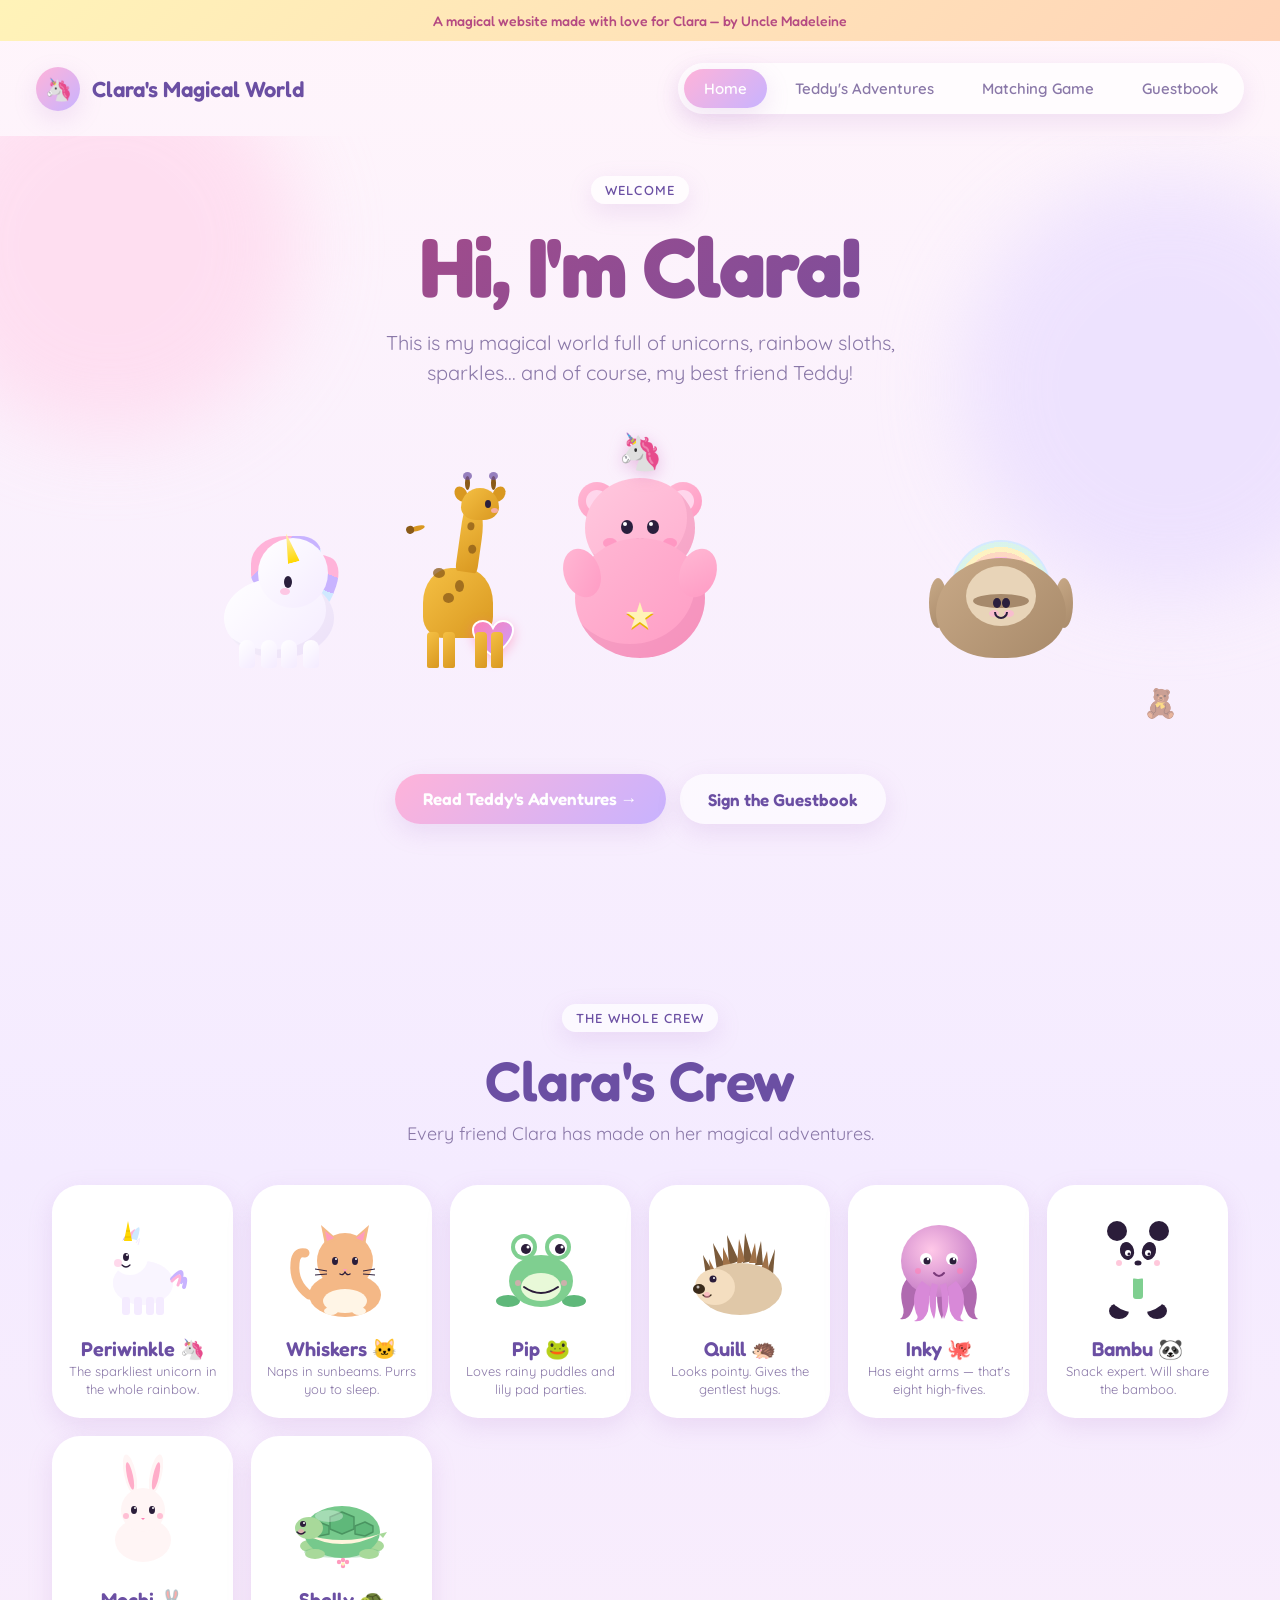
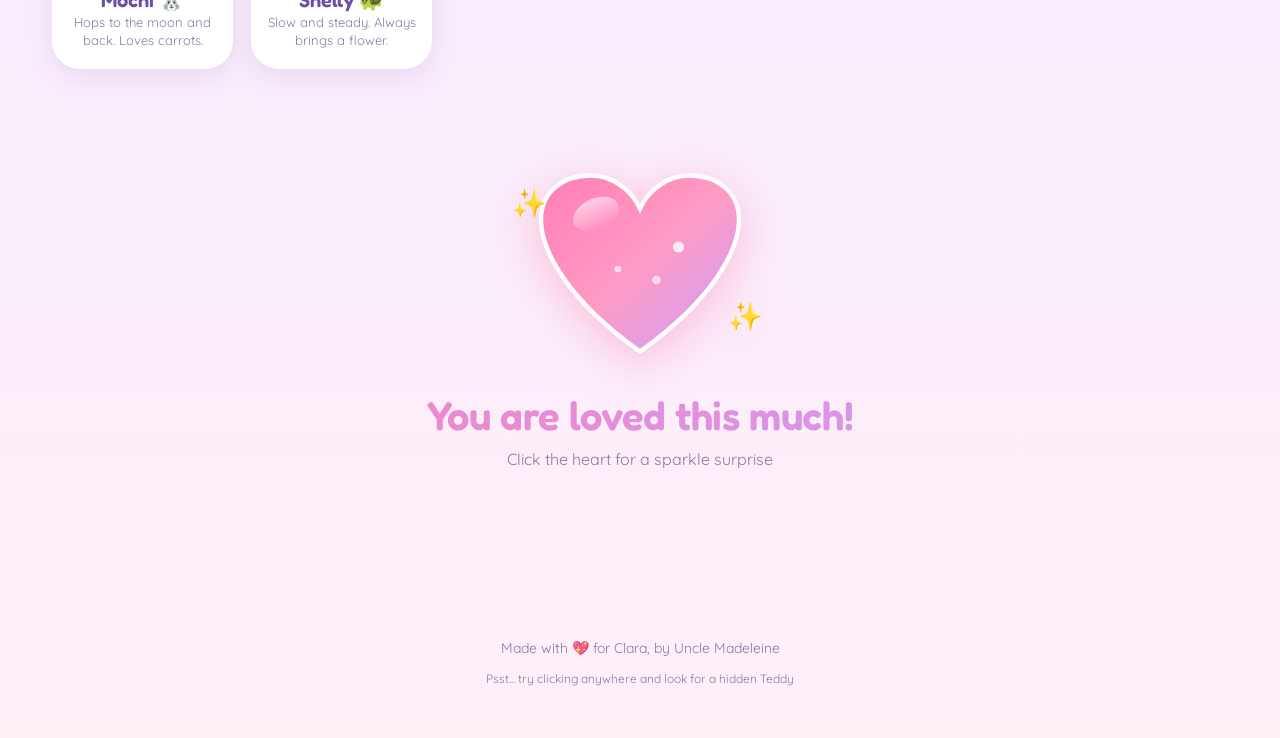
==== commit 30d03302: "Add Periwinkle unicorn to Clara's Crew cards Co-Authored-By: Claude Opus 4.6 (1M context) <noreply@a" ====
--- a/index.html
+++ b/index.html
@@ -365,6 +365,46 @@
   <h2 style="margin-top: 14px;">Clara's Crew</h2>
   <p class="crew-sub">Every friend Clara has made on her magical adventures.</p>
   <div class="crew-grid">
+    <div class="crew-card">
+      <div class="stage">
+        <div class="critter" style="animation: bob-y 3s ease-in-out infinite;">
+          <svg viewBox="0 0 110 120">
+            <!-- Periwinkle the Unicorn -->
+            <ellipse cx="55" cy="80" rx="30" ry="22" fill="#f4ebff"/>
+            <ellipse cx="55" cy="80" rx="30" ry="22" fill="white" opacity="0.5"/>
+            <!-- legs -->
+            <rect x="34" y="94" width="8" height="18" rx="3" fill="#f4ebff"/>
+            <rect x="46" y="94" width="8" height="18" rx="3" fill="#f4ebff"/>
+            <rect x="58" y="94" width="8" height="18" rx="3" fill="#f4ebff"/>
+            <rect x="68" y="94" width="8" height="18" rx="3" fill="#f4ebff"/>
+            <!-- tail -->
+            <path d="M 84 76 Q 98 60 92 80 Q 100 70 96 84" fill="none" stroke="#c8b3ff" stroke-width="4" stroke-linecap="round"/>
+            <path d="M 84 78 Q 96 66 90 82" fill="none" stroke="#ffb3d9" stroke-width="3" stroke-linecap="round"/>
+            <!-- mane -->
+            <path d="M 38 52 Q 30 40 38 32 Q 44 24 42 38" fill="#c8b3ff"/>
+            <path d="M 42 48 Q 34 36 44 28 Q 50 22 46 36" fill="#ffb3d9"/>
+            <path d="M 46 46 Q 40 34 48 26 Q 54 20 50 34" fill="#cfe9ff"/>
+            <!-- head -->
+            <circle cx="42" cy="54" r="18" fill="white"/>
+            <!-- horn -->
+            <polygon points="36,38 40,18 44,38" fill="#ffd700"/>
+            <line x1="37" y1="34" x2="43" y2="34" stroke="#e8b800" stroke-width="1"/>
+            <line x1="38" y1="28" x2="42" y2="28" stroke="#e8b800" stroke-width="1"/>
+            <!-- eye -->
+            <ellipse cx="38" cy="54" rx="3" ry="4" fill="#2b1d3a"/>
+            <circle cx="39" cy="52" r="1" fill="white"/>
+            <!-- cheek -->
+            <circle cx="30" cy="60" r="4" fill="#ffb3d9" opacity="0.5"/>
+            <!-- smile -->
+            <path d="M 34 62 Q 38 66 42 62" stroke="#2b1d3a" stroke-width="1.2" fill="none" stroke-linecap="round"/>
+            <!-- ear -->
+            <path d="M 48 40 Q 54 30 50 42" fill="white" stroke="#f4ebff" stroke-width="1"/>
+          </svg>
+        </div>
+      </div>
+      <p class="name">Periwinkle &#x1F984;</p>
+      <p class="blurb">The sparkliest unicorn in the whole rainbow.</p>
+    </div>
     <div class="crew-card"><div class="stage"><div class="critter cat"><svg viewBox="0 0 110 120"><g class="wig-slow" style="transform-origin: 22px 90px;"><path d="M 22 92 Q 6 80 8 60 Q 9 48 18 50" fill="none" stroke="#f4b886" stroke-width="9" stroke-linecap="round"/></g><ellipse cx="58" cy="92" rx="36" ry="22" fill="#f4b886"/><ellipse cx="58" cy="98" rx="22" ry="12" fill="#fff5e6"/><circle cx="58" cy="58" r="28" fill="#f4b886"/><path d="M 38 42 L 34 22 L 50 36 Z" fill="#f4b886"/><path d="M 78 42 L 82 22 L 66 36 Z" fill="#f4b886"/><path d="M 40 38 L 38 28 L 47 35 Z" fill="#ff9bbe"/><path d="M 76 38 L 78 28 L 69 35 Z" fill="#ff9bbe"/><ellipse cx="48" cy="58" rx="3" ry="4" fill="#2b1d3a"/><ellipse cx="68" cy="58" rx="3" ry="4" fill="#2b1d3a"/><circle cx="49" cy="56" r="1" fill="white"/><circle cx="69" cy="56" r="1" fill="white"/><path d="M 56 66 L 60 66 L 58 69 Z" fill="#ff9bbe"/><path d="M 58 69 Q 56 73 53 71 M 58 69 Q 60 73 63 71" stroke="#2b1d3a" stroke-width="1.4" fill="none" stroke-linecap="round"/><line x1="40" y1="68" x2="28" y2="66" stroke="#2b1d3a" stroke-width="1"/><line x1="40" y1="71" x2="28" y2="72" stroke="#2b1d3a" stroke-width="1"/><line x1="76" y1="68" x2="88" y2="66" stroke="#2b1d3a" stroke-width="1"/><line x1="76" y1="71" x2="88" y2="72" stroke="#2b1d3a" stroke-width="1"/><ellipse cx="44" cy="108" rx="7" ry="4" fill="#fff5e6"/><ellipse cx="72" cy="108" rx="7" ry="4" fill="#fff5e6"/></svg></div></div><p class="name">Whiskers &#x1F431;</p><p class="blurb">Naps in sunbeams. Purrs you to sleep.</p></div>
     <div class="crew-card"><div class="stage"><div class="critter frog"><svg viewBox="0 0 110 120"><ellipse cx="22" cy="98" rx="12" ry="6" fill="#5fb87a"/><ellipse cx="88" cy="98" rx="12" ry="6" fill="#5fb87a"/><ellipse cx="55" cy="78" rx="32" ry="26" fill="#7fcf90"/><ellipse cx="55" cy="84" rx="20" ry="14" fill="#e8f9d8"/><circle cx="38" cy="44" r="13" fill="#7fcf90"/><circle cx="72" cy="44" r="13" fill="#7fcf90"/><circle cx="38" cy="44" r="9" fill="white"/><circle cx="72" cy="44" r="9" fill="white"/><circle cx="40" cy="46" r="5" fill="#2b1d3a"/><circle cx="74" cy="46" r="5" fill="#2b1d3a"/><circle cx="42" cy="44" r="1.5" fill="white"/><circle cx="76" cy="44" r="1.5" fill="white"/><path d="M 38 84 Q 55 96 72 84" stroke="#2b1d3a" stroke-width="2" fill="none" stroke-linecap="round"/><circle cx="32" cy="80" r="3" fill="#ff9bbe" opacity="0.6"/><circle cx="78" cy="80" r="3" fill="#ff9bbe" opacity="0.6"/></svg></div></div><p class="name">Pip &#x1F438;</p><p class="blurb">Loves rainy puddles and lily pad parties.</p></div>
     <div class="crew-card"><div class="stage"><div class="critter porcupine"><svg viewBox="0 0 110 120"><g fill="#7a5a3a"><polygon points="22,80 18,52 30,72"/><polygon points="32,68 28,40 40,62"/><polygon points="44,62 42,32 54,58"/><polygon points="58,60 60,30 68,58"/><polygon points="70,62 76,38 78,62"/><polygon points="82,68 90,46 88,72"/></g><g fill="#a07248"><polygon points="26,76 24,56 32,72"/><polygon points="38,66 38,44 46,62"/><polygon points="52,62 54,36 60,58"/><polygon points="64,60 70,40 72,60"/><polygon points="76,66 82,48 84,68"/></g><ellipse cx="55" cy="86" rx="42" ry="26" fill="#e0c8a8"/><ellipse cx="30" cy="84" rx="20" ry="18" fill="#f4dec0"/><ellipse cx="14" cy="86" rx="6" ry="5" fill="#3a2a1a"/><circle cx="13" cy="84" r="1.5" fill="white" opacity="0.7"/><circle cx="28" cy="76" r="3.5" fill="#2b1d3a"/><circle cx="29" cy="75" r="1" fill="white"/><path d="M 18 92 Q 22 96 26 92" stroke="#3a2a1a" stroke-width="1.4" fill="none" stroke-linecap="round"/><circle cx="22" cy="92" r="3" fill="#ff9bbe" opacity="0.5"/></svg></div></div><p class="name">Quill &#x1F994;</p><p class="blurb">Looks pointy. Gives the gentlest hugs.</p></div>
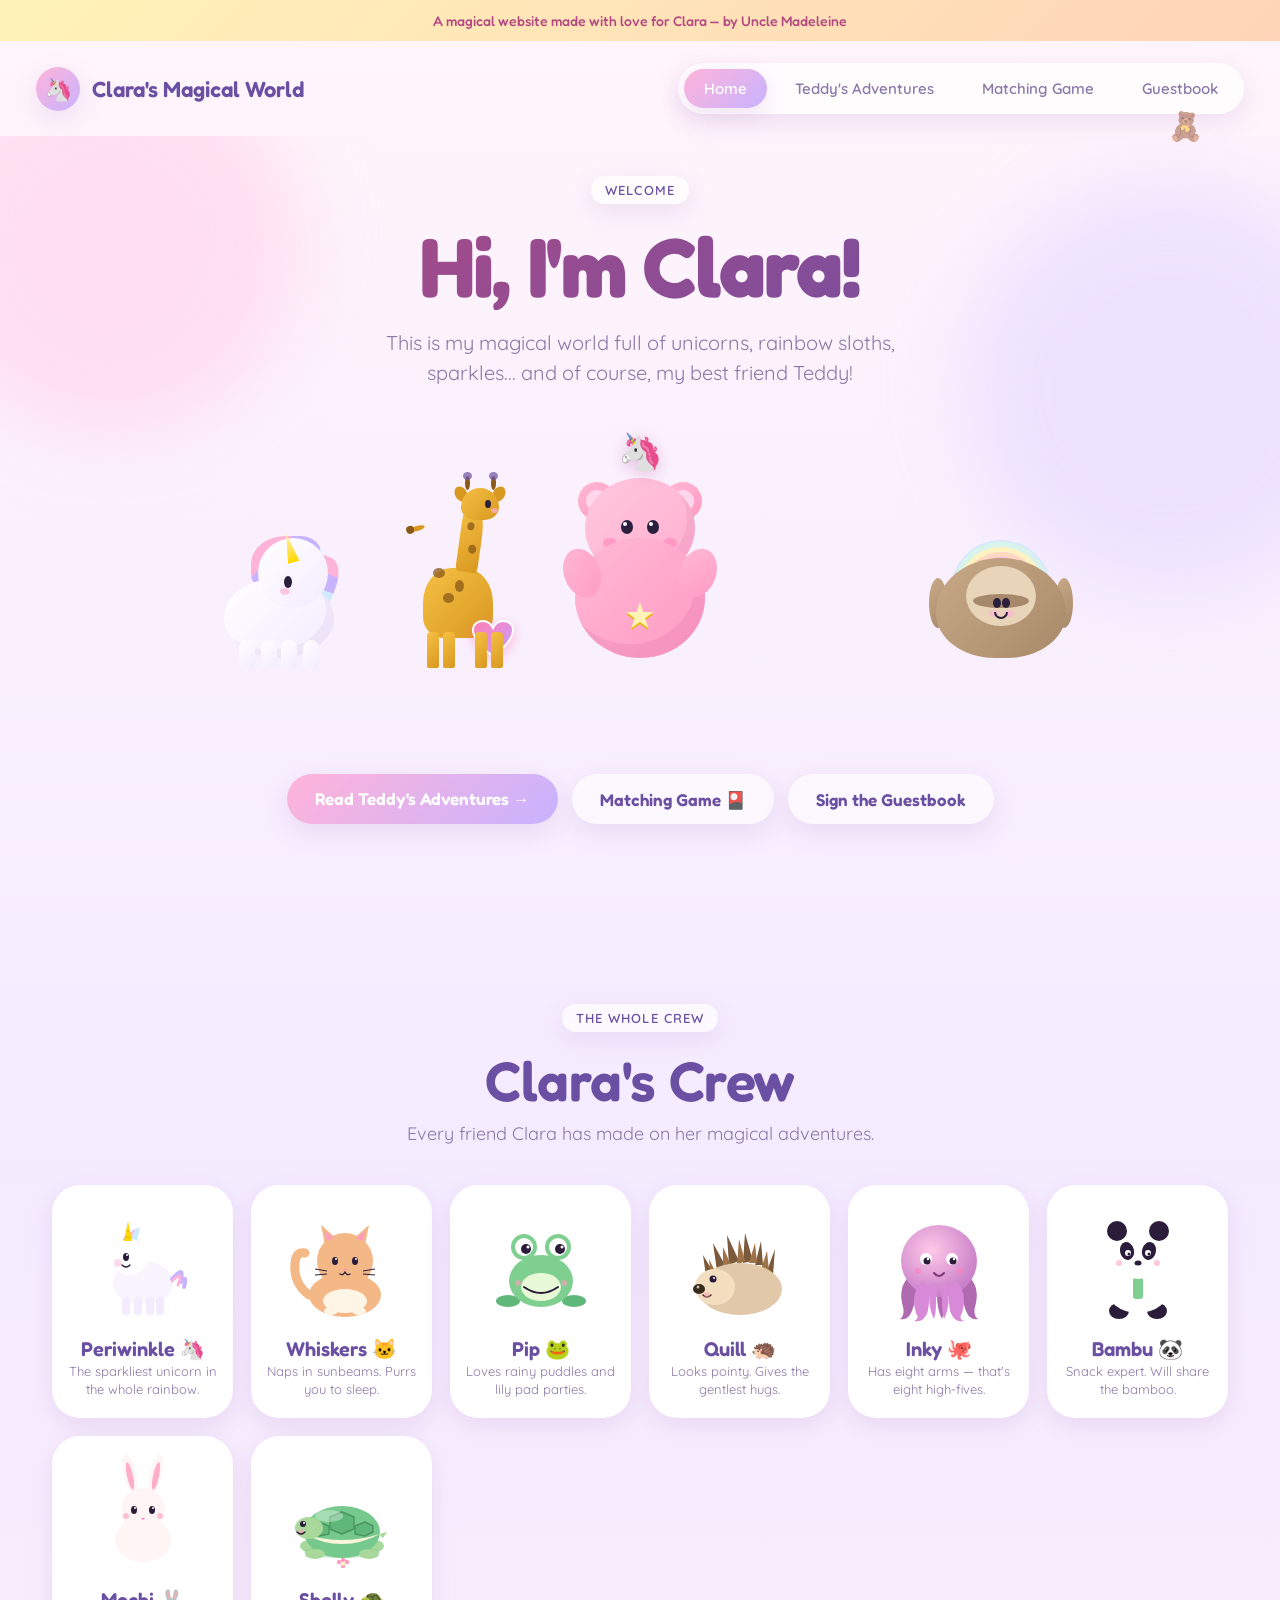
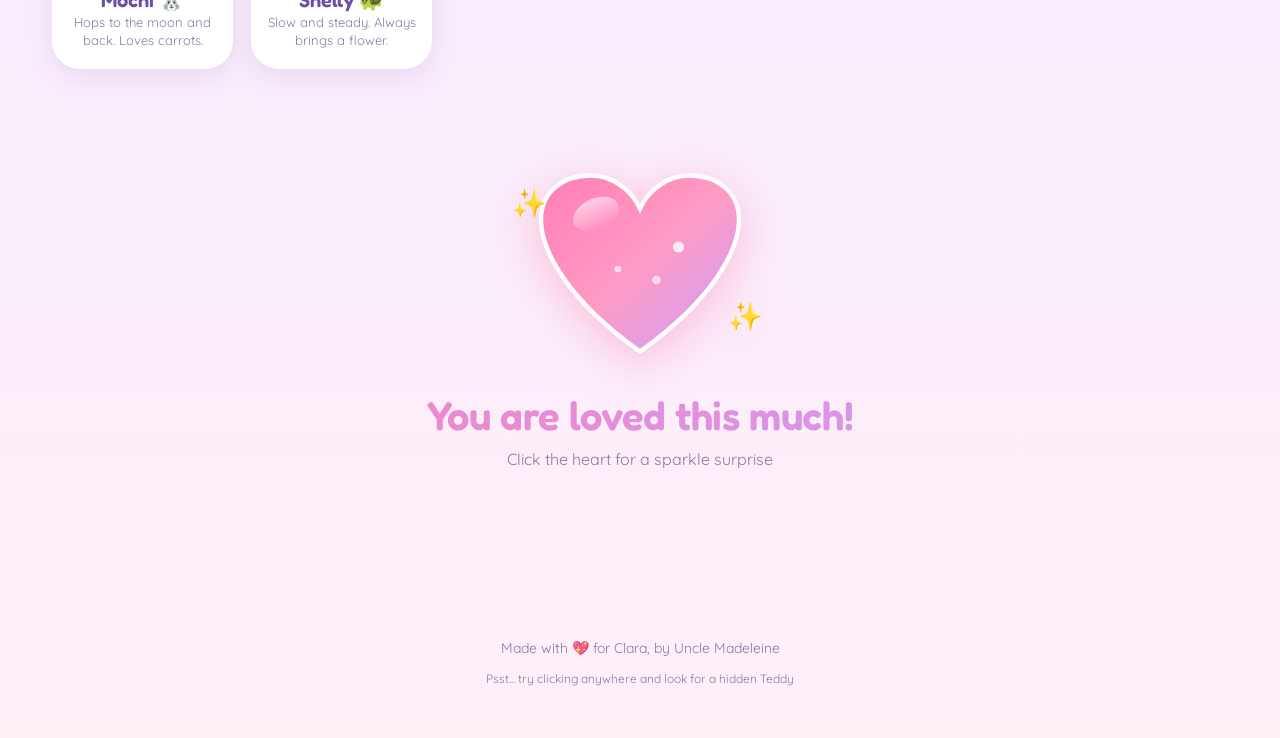
==== commit a7524509: "Fix crew card SVG sizing and add Matching Game to hero CTAs - Constrain .critter SVGs to fixed 110x1" ====
--- a/index.html
+++ b/index.html
@@ -242,6 +242,7 @@
     </div>
     <div class="cta-row">
       <a href="adventures.html" class="btn btn-primary">Read Teddy's Adventures &rarr;</a>
+      <a href="memory.html" class="btn btn-ghost">Matching Game &#x1F3B4;</a>
       <a href="guestbook.html" class="btn btn-ghost">Sign the Guestbook</a>
     </div>
   </div>
@@ -256,6 +257,7 @@
     <p class="subhead" style="margin-left: 0; max-width: 100%;">Grab Teddy, hop on a unicorn, and follow the rainbow to where the sloths live. Adventures await!</p>
     <div class="cta-row" style="display: flex; gap: 14px; margin-top: 32px; flex-wrap: wrap;">
       <a href="adventures.html" class="btn btn-primary">Open the storybook &rarr;</a>
+      <a href="memory.html" class="btn btn-ghost">Matching Game &#x1F3B4;</a>
       <a href="guestbook.html" class="btn btn-ghost">Sign the guestbook</a>
     </div>
   </div>
@@ -354,6 +356,7 @@
     </div>
     <div style="display:flex; gap: 14px; justify-content: center; margin-top: 36px; flex-wrap: wrap;">
       <a href="adventures.html" class="btn btn-primary">Adventures &rarr;</a>
+      <a href="memory.html" class="btn btn-ghost">Matching Game &#x1F3B4;</a>
       <a href="guestbook.html" class="btn btn-ghost">Guestbook</a>
     </div>
   </div>
--- a/styles.css
+++ b/styles.css
@@ -786,11 +786,14 @@
 /* shared sizing helper */
 .critter {
   position: relative;
-  display: inline-block;
+  display: block;
   width: 110px;
   height: 120px;
-}
-.critter svg { width: 100%; height: 100%; display: block; overflow: visible; }
+  max-width: 110px;
+  max-height: 120px;
+  flex-shrink: 0;
+}
+.critter svg { width: 110px; height: 120px; display: block; overflow: visible; }
 
 /* idle bobs — slight variation per critter so they don't sync */
 .critter.cat       { animation: bob-y 3.6s ease-in-out infinite; }
@@ -872,6 +875,7 @@
   display: grid;
   place-items: end center;
   margin-bottom: 10px;
+  overflow: hidden;
 }
 .crew-card .name {
   font-family: 'Fredoka', sans-serif;
